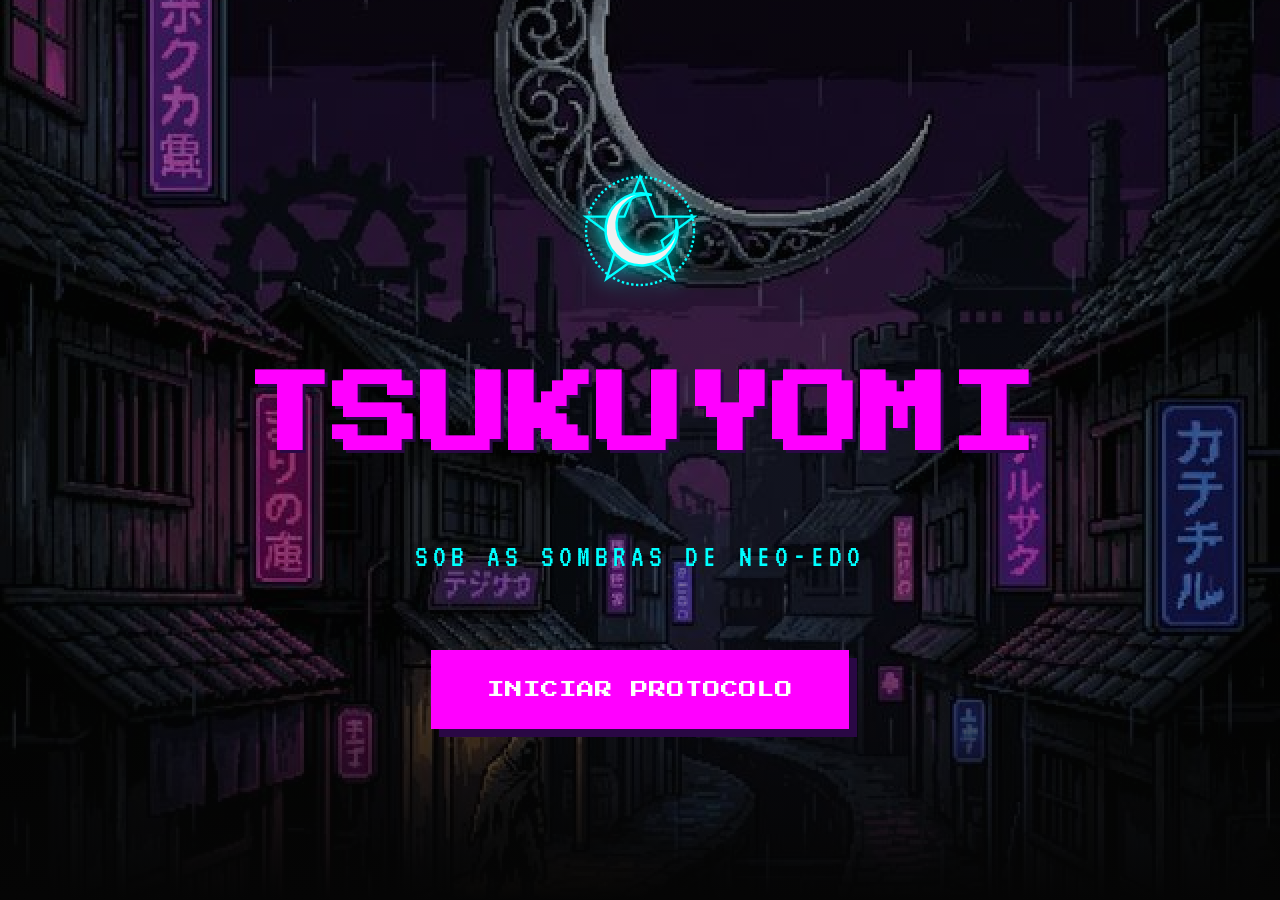
==== index.html @ 8e0396d8 "Add files via upload" ====
<!DOCTYPE html>
<html lang="pt-br">

<head>
    <meta charset="UTF-8">
    <meta name="viewport" content="width=device-width, initial-scale=1.0">
    <title>TSUKUYOMI // EVENTCORE</title>
    <link rel="stylesheet" href="style.css">
</head>

<body class="fade-in">

    <main class="hero-full">
        <div class="hero-content-wrap" style="position: relative; z-index: 1000; text-align: center;">
            <!-- Eventcore Logo: Pentagram + Moon -->
            <svg class="eventcore-logo" viewBox="0 0 100 100">
                <circle cx="50" cy="50" r="45" stroke-dasharray="2" />
                <path d="M50 5 L63 38 L95 38 L68 58 L78 90 L50 70 L22 90 L32 58 L5 38 L37 38 Z" />
                <path d="M60 20 A 30 30 0 1 0 80 40 A 25 25 0 1 1 60 20" fill="currentColor" />
            </svg>

            <h1 style="font-size: 5.5rem; margin-bottom: 2rem;">TSUKUYOMI</h1>
            <p style="font-size: 2rem; color: var(--neon-cyan); margin-bottom: 4rem; letter-spacing: 5px;">SOB AS
                SOMBRAS DE NEO-EDO</p>

            <a href="about.html" class="pixel-btn" id="nav-start-btn">INICIAR PROTOCOLO</a>
        </div>
    </main>

    <footer style="position: absolute; bottom: 40px; width: 100%; text-align: center;">
        [ TSUKUYOMI_2026 // EVENTCORE_LABS ]
    </footer>

    <script src="script.js"></script>
</body>

</html>
---- style.css ----
@import url('https://fonts.googleapis.com/css2?family=Press+Start+2P&family=VT323&display=swap');

:root {
    --bg-black: #050505;
    --neon-magenta: #ff00ff;
    --neon-cyan: #00ffff;
    --deep-purple: #2a0845;
    --text-white: #f0f0f0;
    --section-padding: 15rem;
}

* {
    margin: 0;
    padding: 0;
    box-sizing: border-box;
    image-rendering: pixelated;
}

body {
    background-color: var(--bg-black);
    color: var(--text-white);
    font-family: 'VT323', monospace;
    font-size: 1.5rem;
    overflow-x: hidden;
    line-height: 1.8;
}

/* Page Transition Animation */
.fade-in {
    animation: fadeIn 1s ease-out;
}

@keyframes fadeIn {
    from {
        opacity: 0;
        transform: translateY(20px);
    }

    to {
        opacity: 1;
        transform: translateY(0);
    }
}

/* Window Style Entry Animation */
.window-entry {
    opacity: 0;
    transform: scale(0.85) translateY(40px);
    transition: all 0.7s cubic-bezier(0.34, 1.56, 0.64, 1);
    filter: blur(10px);
}

.window-entry.reveal {
    opacity: 1;
    transform: scale(1) translateY(0);
    filter: blur(0);
}

/* Shared Hero Background */
.hero-full {
    height: 100vh;
    width: 100%;
    position: relative;
    display: flex;
    align-items: center;
    justify-content: center;
    overflow: hidden;
    background: linear-gradient(to bottom, rgba(5, 5, 5, 0.4) 70%, var(--bg-black)), url('hero_bg_pixel.png') no-repeat center;
    background-size: cover;
}

/* Custom Eventcore Logo (SVG styling) */
.eventcore-logo {
    width: 120px;
    height: 120px;
    fill: none;
    stroke: var(--neon-cyan);
    stroke-width: 2;
    filter: drop-shadow(0 0 10px var(--neon-cyan));
    margin-bottom: 2rem;
}

/* Buttons */
.pixel-btn {
    display: inline-block;
    padding: 1.5rem 3.5rem;
    background: var(--neon-magenta);
    color: #fff;
    font-family: 'Press Start 2P';
    font-size: 1.1rem;
    border: none;
    cursor: pointer;
    text-decoration: none;
    box-shadow: 8px 8px 0 var(--deep-purple);
    transition: 0.2s;
    position: relative;
    z-index: 2000;
    pointer-events: auto !important;
}

.pixel-btn:hover {
    background: var(--neon-cyan);
    color: #000;
    transform: translate(4px, 4px);
    box-shadow: 4px 4px 0 var(--neon-magenta);
}

.btn-spacious {
    margin-top: 10rem;
    margin-bottom: 5rem;
}

/* Container */
.container {
    max-width: 1200px;
    margin: 0 auto;
    padding: 0 4rem;
}

/* Sections for about.html & contact.html */
section {
    padding: var(--section-padding) 0;
}

h1,
h2,
h3 {
    font-family: 'Press Start 2P', cursive;
    text-transform: uppercase;
    color: var(--neon-magenta);
    text-shadow: 3px 3px var(--deep-purple);
    word-wrap: break-word;
    overflow-wrap: break-word;
    word-break: break-word;
}

/* Presentation Cards */
.grid-cards {
    display: grid;
    grid-template-columns: repeat(2, 1fr);
    /* Enforce pair symmetry as requested */
    gap: 4rem;
    margin-top: 6rem;
}

.pixel-card h3 {
    font-size: 1.2rem;
    line-height: 1.4;
    margin-bottom: 2rem;
}

.pixel-card {
    background: rgba(42, 8, 69, 0.2);
    border: 3px solid var(--deep-purple);
    padding: 3rem;
    transition: 0.3s;
    position: relative;
}

.pixel-card:hover {
    border-color: var(--neon-cyan);
    transform: scale(1.02);
    background: rgba(0, 255, 255, 0.05);
}

.pixel-card::before {
    content: "■";
    position: absolute;
    top: 5px;
    left: 10px;
    font-size: 0.8rem;
    color: var(--neon-cyan);
}

/* Contact Creator Blocks */
.creator-block-grid {
    display: grid;
    grid-template-columns: repeat(auto-fit, minmax(450px, 1fr));
    gap: 4rem;
    margin-top: 4rem;
}

.creator-block {
    display: grid;
    grid-template-columns: 180px 1fr;
    gap: 2rem;
    background: rgba(42, 8, 69, 0.1);
    border: 2px solid var(--deep-purple);
    padding: 2.5rem;
    transition: 0.3s;
}

.creator-block:hover {
    border-color: var(--neon-magenta);
}

.photo-placeholder {
    aspect-ratio: 3/4;
    background: #111;
    border: 2px solid #333;
    display: flex;
    align-items: center;
    justify-content: center;
    font-size: 0.8rem;
    color: #444;
}

.creator-info h3 {
    font-size: 0.9rem;
    margin-bottom: 1.5rem;
    color: #fff;
}

.info-field {
    margin-bottom: 1rem;
    padding-bottom: 0.5rem;
    border-bottom: 1px solid #222;
}

.info-label {
    font-family: 'Press Start 2P';
    font-size: 0.6rem;
    color: var(--neon-cyan);
    display: block;
    margin-bottom: 0.3rem;
}

.info-value {
    font-size: 1.2rem;
}

h4 {
    font-family: 'Press Start 2P', cursive;
    font-size: 0.8rem;
    letter-spacing: 1px;
}

/* Strict 2x2 grid for TOC/OCD symmetry */
.inspirations-grid {
    display: grid;
    grid-template-columns: 1fr 1fr;
    gap: 4rem;
    opacity: 0.85;
}

/* Navigation Menu */
nav {
    position: fixed;
    top: 0;
    width: 100%;
    padding: 2rem 4rem;
    display: flex;
    justify-content: space-between;
    align-items: center;
    z-index: 100;
    backdrop-filter: blur(10px);
}

nav a {
    color: #fff;
    text-decoration: none;
    font-family: 'Press Start 2P', cursive;
    font-size: 0.8rem;
    margin-left: 2rem;
}

nav a:hover {
    color: var(--neon-cyan);
}

/* Footer */
footer {
    padding: 8rem;
    text-align: center;
    opacity: 0.4;
    font-size: 0.8rem;
    letter-spacing: 5px;
}
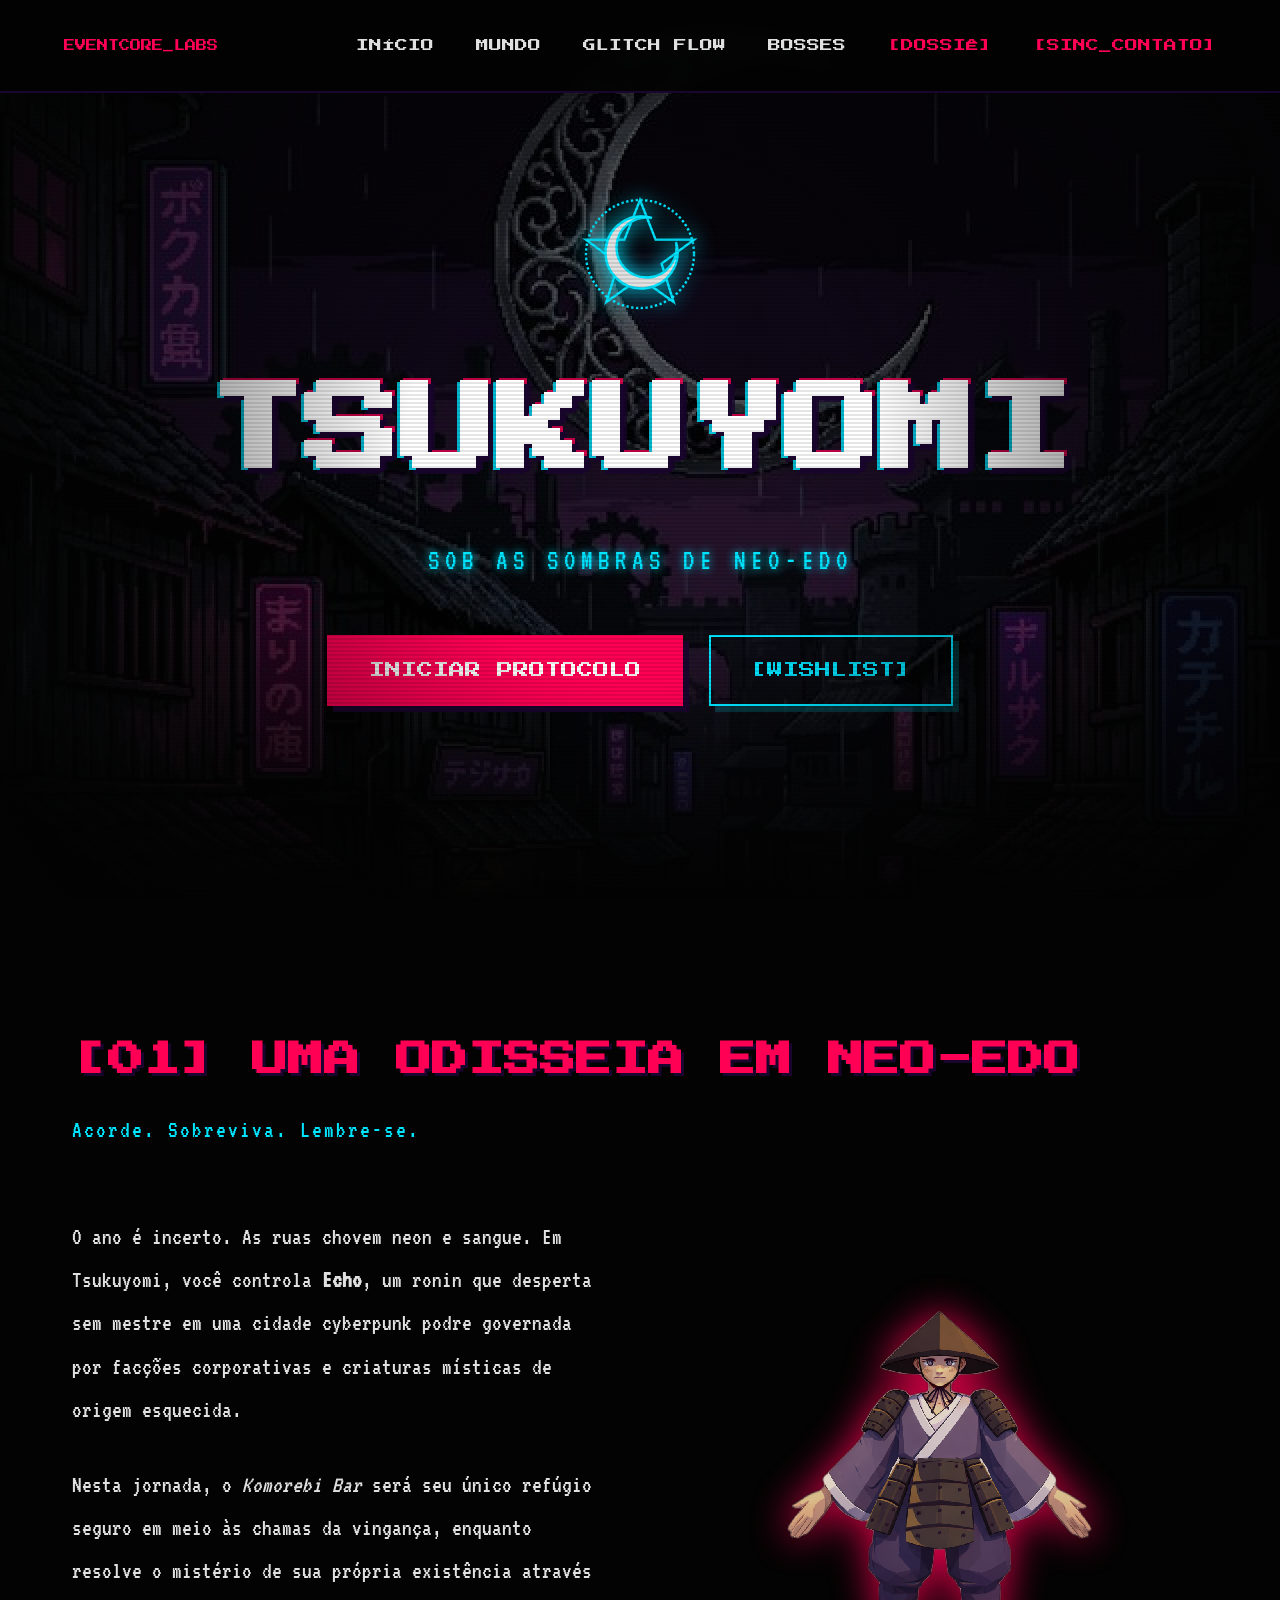
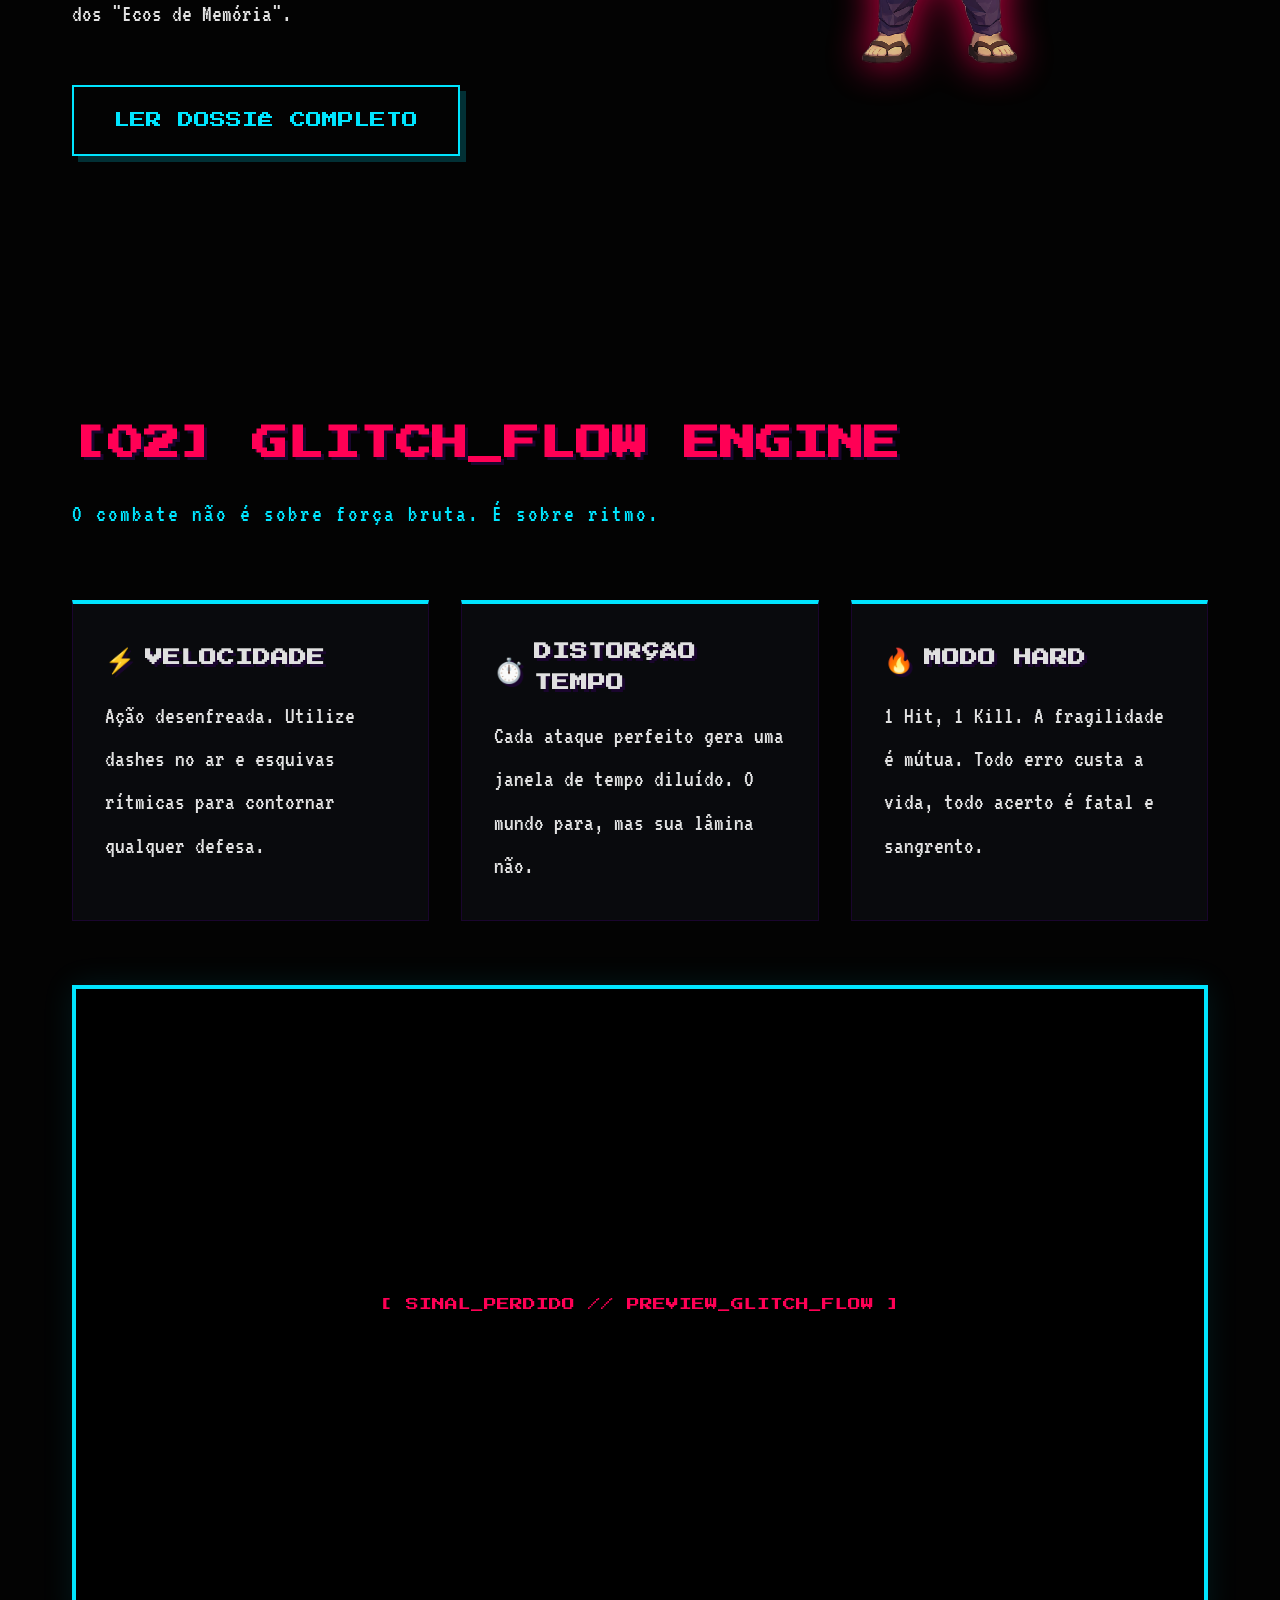
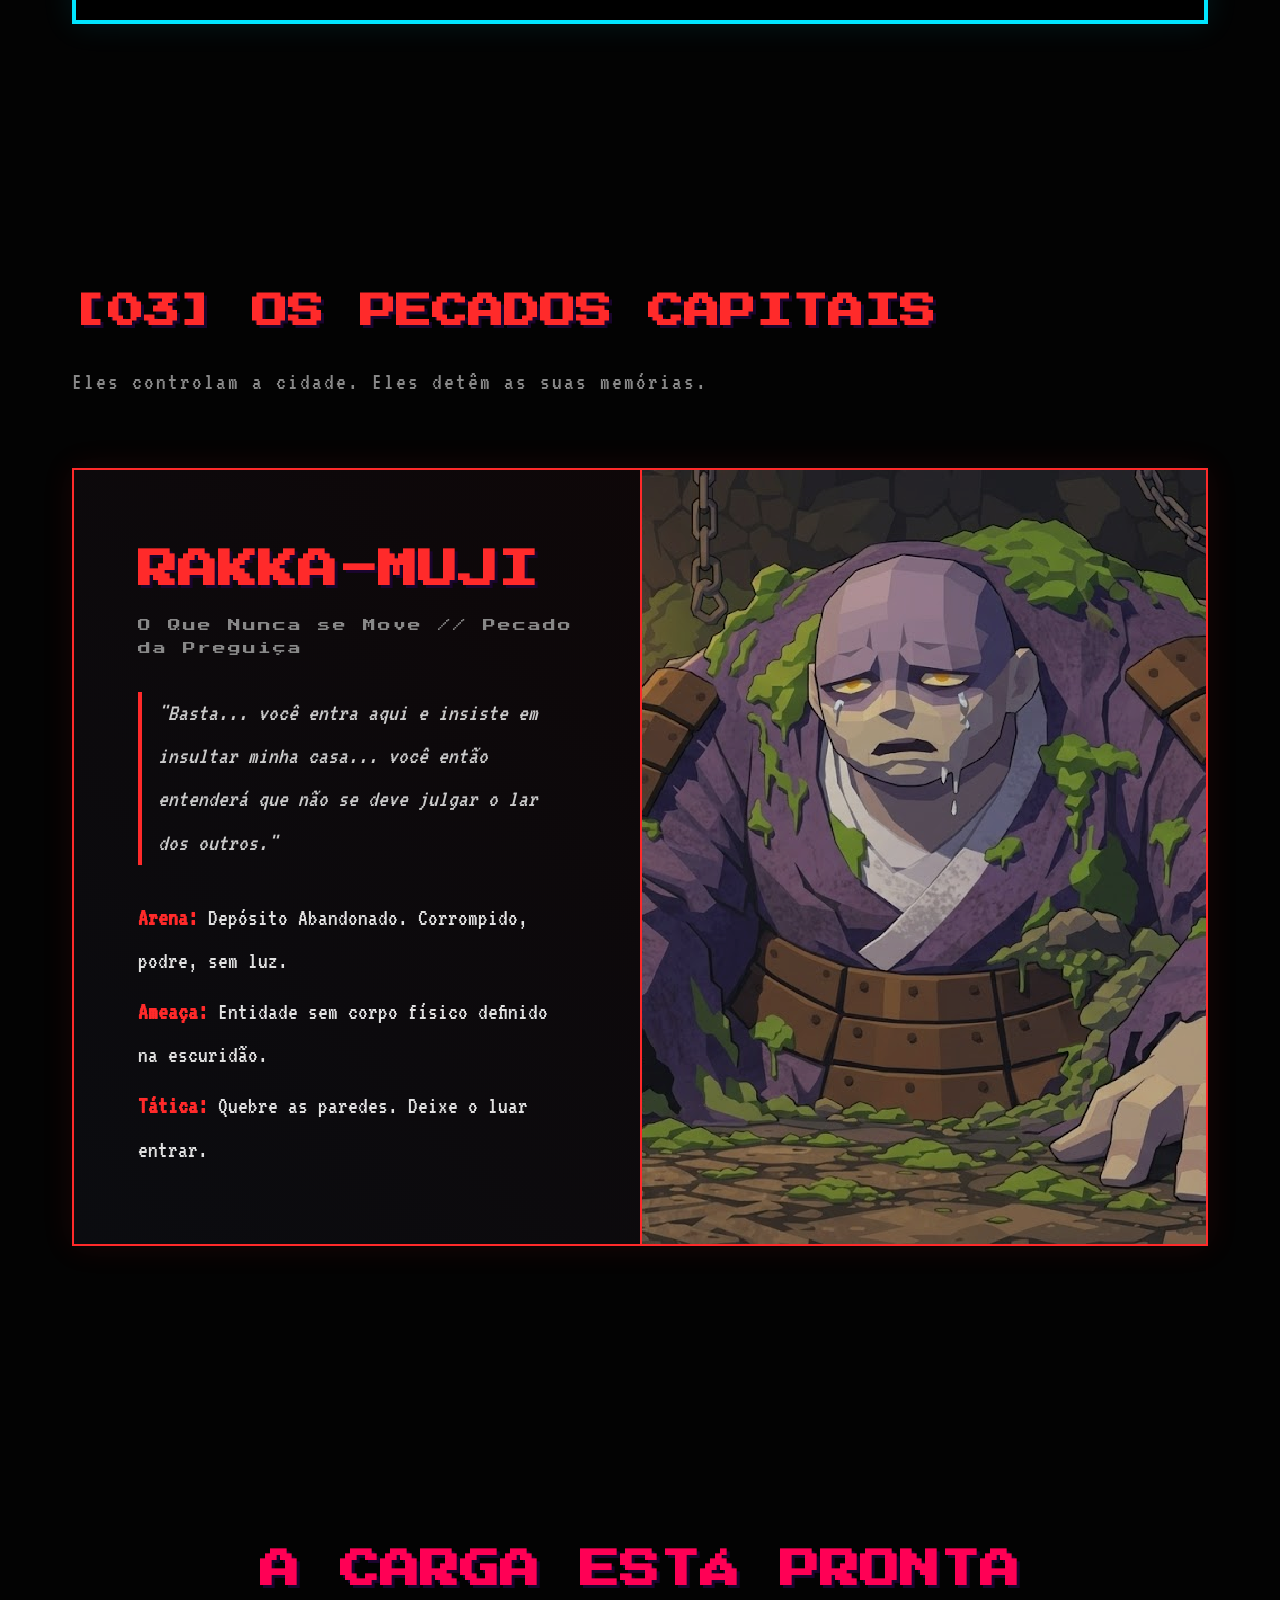
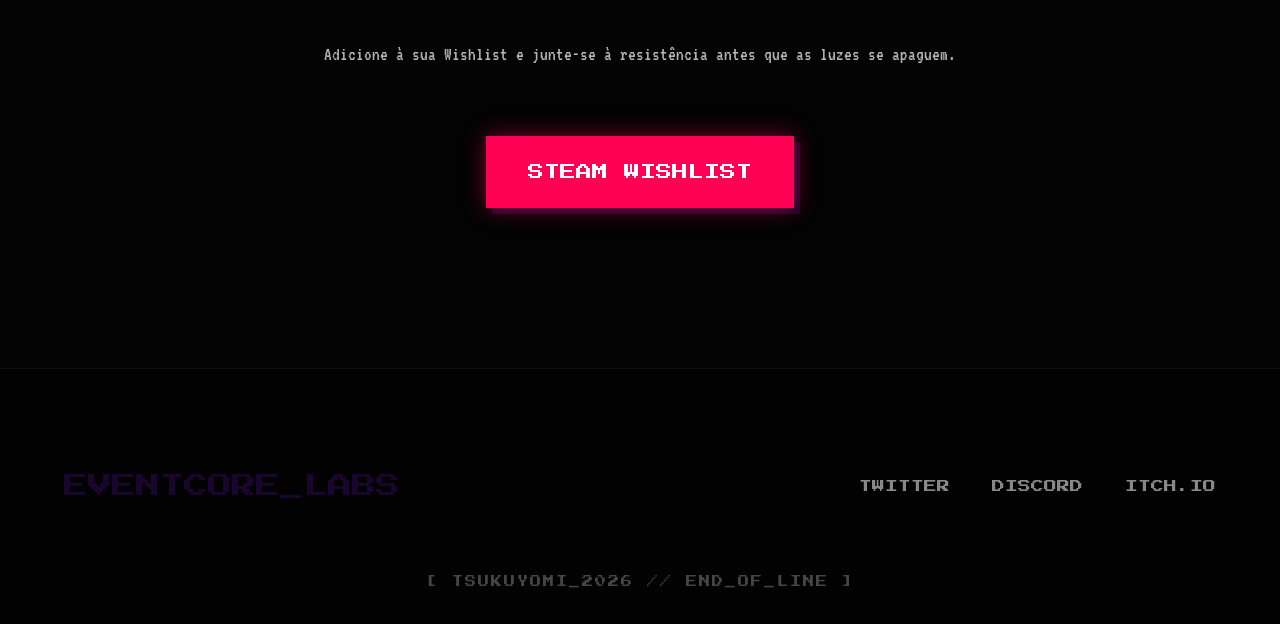
==== commit 3669bdab: "Add files via upload" ====
--- a/index.html
+++ b/index.html
@@ -6,29 +6,138 @@
     <meta name="viewport" content="width=device-width, initial-scale=1.0">
     <title>TSUKUYOMI // EVENTCORE</title>
     <link rel="stylesheet" href="style.css">
+    <meta name="description"
+        content="Tsukuyomi: Um jogo cyberpunk de ritmo acelerado ambientado em Neo-Edo. Desvende os mistérios sob o luar sangrento.">
 </head>
 
 <body class="fade-in">
+    <nav class="main-nav">
+        <div class="logo-small"
+            style="font-family: var(--font-heading); font-size: 0.7rem; color: var(--neon-magenta);">EVENTCORE_LABS
+        </div>
+        <div class="nav-links">
+            <a href="#hero">INÍCIO</a>
+            <a href="#mundo">MUNDO</a>
+            <a href="#glitch-flow">GLITCH FLOW</a>
+            <a href="#pecados">BOSSES</a>
+            <a href="about.html" class="nav-external">[DOSSIÊ]</a>
+            <a href="contact.html" class="nav-external">[SINC_CONTATO]</a>
+        </div>
+    </nav>
 
-    <main class="hero-full">
-        <div class="hero-content-wrap" style="position: relative; z-index: 1000; text-align: center;">
-            <!-- Eventcore Logo: Pentagram + Moon -->
-            <svg class="eventcore-logo" viewBox="0 0 100 100">
+    <main id="hero" class="hero-full split-hero">
+        <div class="hero-content window-entry">
+            <!-- Eventcore Logo -->
+            <svg class="eventcore-logo" viewBox="0 0 100 100" style="margin: 0 auto 2rem auto; display: block;">
                 <circle cx="50" cy="50" r="45" stroke-dasharray="2" />
                 <path d="M50 5 L63 38 L95 38 L68 58 L78 90 L50 70 L22 90 L32 58 L5 38 L37 38 Z" />
                 <path d="M60 20 A 30 30 0 1 0 80 40 A 25 25 0 1 1 60 20" fill="currentColor" />
             </svg>
-
-            <h1 style="font-size: 5.5rem; margin-bottom: 2rem;">TSUKUYOMI</h1>
-            <p style="font-size: 2rem; color: var(--neon-cyan); margin-bottom: 4rem; letter-spacing: 5px;">SOB AS
-                SOMBRAS DE NEO-EDO</p>
-
-            <a href="about.html" class="pixel-btn" id="nav-start-btn">INICIAR PROTOCOLO</a>
+            <h1 class="glitch-text" data-text="TSUKUYOMI" style="margin-top: 0;">TSUKUYOMI</h1>
+            <p class="subtitle">SOB AS SOMBRAS DE NEO-EDO</p>
+            <div class="cta-group">
+                <a href="#mundo" class="pixel-btn">INICIAR PROTOCOLO</a>
+                <a href="#" class="pixel-btn btn-outline" style="margin-left: 1rem;">[WISHLIST]</a>
+            </div>
         </div>
     </main>
 
-    <footer style="position: absolute; bottom: 40px; width: 100%; text-align: center;">
-        [ TSUKUYOMI_2026 // EVENTCORE_LABS ]
+    <section id="mundo" class="container">
+        <div class="section-header window-entry">
+            <h2>[01] UMA ODISSEIA EM NEO-EDO</h2>
+            <p class="section-desc">Acorde. Sobreviva. Lembre-se.</p>
+        </div>
+        <div class="lore-grid">
+            <div class="lore-text window-entry">
+                <p>O ano é incerto. As ruas chovem neon e sangue. Em Tsukuyomi, você controla <strong>Echo</strong>, um
+                    ronin que desperta sem mestre em uma cidade cyberpunk podre governada por facções corporativas e
+                    criaturas místicas de origem esquecida.</p>
+                <p>Nesta jornada, o <em>Komorebi Bar</em> será seu único refúgio seguro em meio às chamas da vingança,
+                    enquanto resolve o mistério de sua própria existência através dos "Ecos de Memória".</p>
+                <a href="about.html" class="pixel-btn btn-outline" style="margin-top: 1rem;">LER DOSSIÊ COMPLETO</a>
+            </div>
+            <div class="lore-image window-entry">
+                <img src="lowpoly_ver_nobg.png" alt="Echo Lowpoly"
+                    style="width:100%; max-width: 400px; filter: drop-shadow(0 0 20px var(--neon-magenta)); opacity: 0.9; display:block; margin: 0 auto;">
+            </div>
+        </div>
+    </section>
+
+    <section id="glitch-flow" class="container">
+        <div class="section-header window-entry">
+            <h2>[02] GLITCH_FLOW ENGINE</h2>
+            <p class="section-desc">O combate não é sobre força bruta. É sobre ritmo.</p>
+        </div>
+        <div class="mechanics-grid window-entry">
+            <div class="mechanic-card">
+                <h3><span class="icon">⚡</span> VELOCIDADE</h3>
+                <p>Ação desenfreada. Utilize dashes no ar e esquivas rítmicas para contornar qualquer defesa.</p>
+            </div>
+            <div class="mechanic-card">
+                <h3><span class="icon">⏱️</span> DISTORÇÃO TEMPO</h3>
+                <p>Cada ataque perfeito gera uma janela de tempo diluído. O mundo para, mas sua lâmina não.</p>
+            </div>
+            <div class="mechanic-card">
+                <h3><span class="icon">🔥</span> MODO HARD</h3>
+                <p>1 Hit, 1 Kill. A fragilidade é mútua. Todo erro custa a vida, todo acerto é fatal e sangrento.</p>
+            </div>
+        </div>
+        <div class="gameplay-gif-container window-entry" style="margin-top: 4rem; text-align: center;">
+            <div class="placeholder-art"
+                style="width:100%; aspect-ratio: 16/9; border: 4px solid var(--neon-cyan); box-shadow: 0 0 30px rgba(0,229,255,0.1); display: flex; align-items: center; justify-content: center; background: #000;">
+                <p style="background: rgba(0,0,0,0.8); padding: 1rem;">[ SINAL_PERDIDO // PREVIEW_GLITCH_FLOW ]</p>
+            </div>
+        </div>
+    </section>
+
+    <section id="pecados" class="container">
+        <div class="section-header window-entry">
+            <h2 style="color: var(--blood-red);">[03] OS PECADOS CAPITAIS</h2>
+            <p class="section-desc" style="color: var(--text-muted);">Eles controlam a cidade. Eles detêm as suas
+                memórias.</p>
+        </div>
+
+        <div class="boss-showcase window-entry">
+            <div class="boss-info">
+                <h3 class="boss-title">RAKKA-MUJI</h3>
+                <span class="boss-sin">O Que Nunca se Move // Pecado da Preguiça</span>
+                <p class="boss-lore">"Basta... você entra aqui e insiste em insultar minha casa... você então entenderá
+                    que não se deve julgar o lar dos outros."</p>
+                <ul class="boss-stats">
+                    <li><strong>Arena:</strong> Depósito Abandonado. Corrompido, podre, sem luz.</li>
+                    <li><strong>Ameaça:</strong> Entidade sem corpo físico definido na escuridão.</li>
+                    <li><strong>Tática:</strong> Quebre as paredes. Deixe o luar entrar.</li>
+                </ul>
+            </div>
+            <div class="boss-art"
+                style="border-left: 2px solid var(--blood-red); overflow: hidden; display: flex; align-items: center; background: #000;">
+                <img src="boss-art.jpg" alt="Rakka-Muji Boss"
+                    style="width: 100%; height: 100%; object-fit: cover; opacity: 0.85; transition: all 0.5s ease;"
+                    onmouseover="this.style.opacity=1; this.style.transform='scale(1.05)';"
+                    onmouseout="this.style.opacity=0.85; this.style.transform='scale(1)';">
+            </div>
+        </div>
+    </section>
+
+    <section class="container" style="text-align: center; padding: 10rem 0;">
+        <h2 class="window-entry" style="font-size: 2.5rem; margin-bottom: 2rem;">A CARGA ESTÁ PRONTA</h2>
+        <p class="window-entry" style="margin-bottom: 4rem; opacity: 0.8; font-size: 1.2rem;">Adicione à sua Wishlist e
+            junte-se à resistência antes que as luzes se apaguem.</p>
+        <a href="#" class="pixel-btn window-entry cta-glow">STEAM WISHLIST</a>
+    </section>
+
+    <footer class="cyber-footer">
+        <div class="footer-grid">
+            <div class="footer-logo">EVENTCORE_LABS</div>
+            <div class="footer-links">
+                <a href="#">TWITTER</a>
+                <a href="#">DISCORD</a>
+                <a href="#">ITCH.IO</a>
+            </div>
+        </div>
+        <div class="footer-bottom">
+            [ TSUKUYOMI_2026 // END_OF_LINE ]
+        </div>
     </footer>
 
     <script src="script.js"></script>
--- a/style.css
+++ b/style.css
@@ -1,12 +1,22 @@
 @import url('https://fonts.googleapis.com/css2?family=Press+Start+2P&family=VT323&display=swap');
 
 :root {
-    --bg-black: #050505;
-    --neon-magenta: #ff00ff;
-    --neon-cyan: #00ffff;
-    --deep-purple: #2a0845;
-    --text-white: #f0f0f0;
-    --section-padding: 15rem;
+    --bg-black: #030303;
+    --bg-obsidian: #0b0c10;
+    --bg-panel: rgba(11, 12, 16, 0.85);
+
+    --neon-magenta: #ff0055;
+    --neon-cyan: #00e5ff;
+    --deep-purple: #1a052e;
+    --blood-red: #ff2a2a;
+    --text-white: #e0e0e0;
+    --text-muted: #888888;
+
+    --section-padding: 8rem;
+    --grid-gap: 2rem;
+
+    --font-heading: 'Press Start 2P', cursive;
+    --font-body: 'VT323', monospace;
 }
 
 * {
@@ -14,26 +24,61 @@
     padding: 0;
     box-sizing: border-box;
     image-rendering: pixelated;
+    /* Keeps the pixel aesthetic */
 }
 
 body {
     background-color: var(--bg-black);
     color: var(--text-white);
-    font-family: 'VT323', monospace;
+    font-family: var(--font-body);
     font-size: 1.5rem;
     overflow-x: hidden;
     line-height: 1.8;
+    position: relative;
+}
+
+/* Rain & CRT Overlay */
+body::before {
+    content: "";
+    position: fixed;
+    top: 0;
+    left: 0;
+    width: 100vw;
+    height: 100vh;
+    background:
+        radial-gradient(circle at center, transparent 30%, rgba(3, 3, 3, 0.9) 100%),
+        repeating-linear-gradient(rgba(0, 0, 0, 0) 0, rgba(0, 0, 0, 0) 2px, rgba(0, 0, 0, 0.1) 2px, rgba(0, 0, 0, 0.1) 4px);
+    pointer-events: none;
+    z-index: 9999;
+}
+
+/* Custom Scrollbar */
+::-webkit-scrollbar {
+    width: 10px;
+}
+
+::-webkit-scrollbar-track {
+    background: var(--bg-black);
+}
+
+::-webkit-scrollbar-thumb {
+    background: var(--deep-purple);
+    border: 1px solid var(--neon-magenta);
+}
+
+::-webkit-scrollbar-thumb:hover {
+    background: var(--neon-magenta);
 }
 
 /* Page Transition Animation */
 .fade-in {
-    animation: fadeIn 1s ease-out;
+    animation: fadeIn 0.8s ease-out;
 }
 
 @keyframes fadeIn {
     from {
         opacity: 0;
-        transform: translateY(20px);
+        transform: translateY(10px);
     }
 
     to {
@@ -45,9 +90,9 @@
 /* Window Style Entry Animation */
 .window-entry {
     opacity: 0;
-    transform: scale(0.85) translateY(40px);
-    transition: all 0.7s cubic-bezier(0.34, 1.56, 0.64, 1);
-    filter: blur(10px);
+    transform: scale(0.95) translateY(40px);
+    transition: all 0.8s cubic-bezier(0.16, 1, 0.3, 1);
+    filter: blur(5px);
 }
 
 .window-entry.reveal {
@@ -56,7 +101,68 @@
     filter: blur(0);
 }
 
-/* Shared Hero Background */
+/* Navbar */
+.main-nav {
+    position: fixed;
+    top: 0;
+    left: 0;
+    right: 0;
+    padding: 1.5rem 4rem;
+    display: flex;
+    justify-content: space-between;
+    align-items: center;
+    z-index: 10000;
+    background: rgba(3, 3, 3, 0.9);
+    backdrop-filter: blur(10px);
+    border-bottom: 2px solid var(--deep-purple);
+}
+
+.nav-links a {
+    color: var(--text-white);
+    text-decoration: none;
+    font-family: var(--font-heading);
+    font-size: 0.8rem;
+    margin-left: 2rem;
+    transition: 0.3s;
+}
+
+.nav-links a:hover {
+    color: var(--neon-cyan);
+    text-shadow: 0 0 10px var(--neon-cyan);
+}
+
+.nav-external {
+    color: var(--neon-magenta) !important;
+}
+
+/* Standardized Container */
+.container {
+    max-width: 1200px;
+    margin: 0 auto;
+    padding: var(--section-padding) 2rem;
+}
+
+/* Headings */
+h1,
+h2,
+h3,
+h4 {
+    font-family: var(--font-heading);
+    text-transform: uppercase;
+    color: var(--neon-magenta);
+    text-shadow: 3px 3px var(--deep-purple);
+    word-wrap: break-word;
+}
+
+.section-desc {
+    color: var(--neon-cyan);
+    font-size: 1.5rem;
+    margin-top: 1rem;
+    margin-bottom: 4rem;
+    letter-spacing: 2px;
+}
+
+/* Hero Section */
 .hero-full {
     height: 100vh;
     width: 100%;
@@ -64,9 +170,108 @@
     display: flex;
     align-items: center;
     justify-content: center;
-    overflow: hidden;
-    background: linear-gradient(to bottom, rgba(5, 5, 5, 0.4) 70%, var(--bg-black)), url('hero_bg_pixel.png') no-repeat center;
+    background: linear-gradient(to bottom, rgba(3, 3, 3, 0.6) 70%, var(--bg-black)), url('hero_bg_pixel.png') no-repeat center;
     background-size: cover;
+}
+
+.split-hero {
+    display: grid;
+    grid-template-columns: 1fr;
+    text-align: center;
+}
+
+.glitch-text {
+    font-size: clamp(3rem, 8vw, 6rem);
+    margin-bottom: 1rem;
+    margin-top: 5rem;
+    position: relative;
+    color: #fff;
+    text-shadow: 4px 4px var(--deep-purple);
+}
+
+.glitch-text::before,
+.glitch-text::after {
+    content: attr(data-text);
+    position: absolute;
+    top: 0;
+    left: 0;
+    width: 100%;
+    height: 100%;
+    opacity: 0.8;
+}
+
+.glitch-text::before {
+    color: var(--neon-cyan);
+    z-index: -1;
+    transform: translate(-3px, 2px);
+    animation: glitch-anim-1 2s infinite linear alternate-reverse;
+}
+
+.glitch-text::after {
+    color: var(--neon-magenta);
+    z-index: -2;
+    transform: translate(3px, -2px);
+    animation: glitch-anim-2 3s infinite linear alternate-reverse;
+}
+
+@keyframes glitch-anim-1 {
+    0% {
+        clip-path: inset(20% 0 80% 0);
+    }
+
+    20% {
+        clip-path: inset(60% 0 10% 0);
+    }
+
+    40% {
+        clip-path: inset(40% 0 50% 0);
+    }
+
+    60% {
+        clip-path: inset(80% 0 5% 0);
+    }
+
+    80% {
+        clip-path: inset(10% 0 70% 0);
+    }
+
+    100% {
+        clip-path: inset(30% 0 20% 0);
+    }
+}
+
+@keyframes glitch-anim-2 {
+    0% {
+        clip-path: inset(10% 0 60% 0);
+    }
+
+    20% {
+        clip-path: inset(30% 0 20% 0);
+    }
+
+    40% {
+        clip-path: inset(70% 0 10% 0);
+    }
+
+    60% {
+        clip-path: inset(20% 0 50% 0);
+    }
+
+    80% {
+        clip-path: inset(50% 0 30% 0);
+    }
+
+    100% {
+        clip-path: inset(5% 0 80% 0);
+    }
+}
+
+.subtitle {
+    font-size: 1.8rem;
+    color: var(--neon-cyan);
+    margin-bottom: 3rem;
+    letter-spacing: 5px;
+    text-shadow: 0 0 10px var(--neon-cyan);
 }
 
 /* Custom Eventcore Logo (SVG styling) */
@@ -77,90 +282,183 @@
     stroke: var(--neon-cyan);
     stroke-width: 2;
     filter: drop-shadow(0 0 10px var(--neon-cyan));
-    margin-bottom: 2rem;
 }
 
 /* Buttons */
 .pixel-btn {
     display: inline-block;
-    padding: 1.5rem 3.5rem;
+    padding: 1.2rem 2.5rem;
     background: var(--neon-magenta);
     color: #fff;
-    font-family: 'Press Start 2P';
-    font-size: 1.1rem;
-    border: none;
+    font-family: var(--font-heading);
+    font-size: 1rem;
+    border: 2px solid var(--neon-magenta);
     cursor: pointer;
     text-decoration: none;
-    box-shadow: 8px 8px 0 var(--deep-purple);
+    box-shadow: 6px 6px 0 var(--deep-purple);
     transition: 0.2s;
     position: relative;
     z-index: 2000;
-    pointer-events: auto !important;
 }
 
 .pixel-btn:hover {
     background: var(--neon-cyan);
+    border-color: var(--neon-cyan);
     color: #000;
-    transform: translate(4px, 4px);
-    box-shadow: 4px 4px 0 var(--neon-magenta);
-}
-
-.btn-spacious {
-    margin-top: 10rem;
-    margin-bottom: 5rem;
-}
-
-/* Container */
-.container {
-    max-width: 1200px;
-    margin: 0 auto;
-    padding: 0 4rem;
-}
-
-/* Sections for about.html & contact.html */
-section {
-    padding: var(--section-padding) 0;
-}
-
-h1,
-h2,
-h3 {
-    font-family: 'Press Start 2P', cursive;
-    text-transform: uppercase;
+    transform: translate(3px, 3px);
+    box-shadow: 3px 3px 0 var(--neon-magenta);
+}
+
+.btn-outline {
+    background: transparent;
+    color: var(--neon-cyan);
+    border: 2px solid var(--neon-cyan);
+    box-shadow: 6px 6px 0 rgba(0, 229, 255, 0.2);
+}
+
+.btn-outline:hover {
+    background: var(--neon-cyan);
+    color: #000;
+}
+
+.cta-glow {
+    box-shadow: 0 0 20px rgba(255, 0, 85, 0.5), 6px 6px 0 var(--deep-purple);
+}
+
+/* Grid Layouts - Index */
+.lore-grid {
+    display: grid;
+    grid-template-columns: 1fr 1fr;
+    gap: 4rem;
+    align-items: center;
+}
+
+.lore-text p {
+    margin-bottom: 2rem;
+    font-size: 1.5rem;
+    color: var(--text-white);
+}
+
+.placeholder-art {
+    background: var(--bg-obsidian);
+    border: 1px dashed var(--neon-magenta);
+    font-family: var(--font-heading);
+    font-size: 0.8rem;
     color: var(--neon-magenta);
-    text-shadow: 3px 3px var(--deep-purple);
-    word-wrap: break-word;
-    overflow-wrap: break-word;
-    word-break: break-word;
-}
-
-/* Presentation Cards */
+    display: flex;
+    align-items: center;
+    justify-content: center;
+    text-align: center;
+    padding: 2rem;
+}
+
+.mechanics-grid {
+    display: grid;
+    grid-template-columns: repeat(3, 1fr);
+    gap: 2rem;
+}
+
+.mechanic-card {
+    background: var(--bg-panel);
+    border: 1px solid var(--deep-purple);
+    padding: 2rem;
+    border-top: 4px solid var(--neon-cyan);
+    transition: 0.3s;
+}
+
+.mechanic-card:hover {
+    border-top-color: var(--neon-magenta);
+    background: rgba(255, 0, 85, 0.05);
+    transform: translateY(-10px);
+}
+
+.mechanic-card h3 {
+    font-size: 1.1rem;
+    color: var(--text-white);
+    margin-bottom: 1rem;
+    display: flex;
+    align-items: center;
+    gap: 10px;
+}
+
+.mechanic-card .icon {
+    font-size: 1.5rem;
+}
+
+/* Boss Custom Layout */
+.boss-showcase {
+    display: grid;
+    grid-template-columns: 1fr 1fr;
+    background: linear-gradient(45deg, var(--bg-obsidian), #0f0505);
+    border: 2px solid var(--blood-red);
+    box-shadow: 0 0 30px rgba(255, 42, 42, 0.1);
+}
+
+.boss-info {
+    padding: 4rem;
+}
+
+.boss-title {
+    color: var(--blood-red);
+    font-size: 2.5rem;
+    margin-bottom: 0.5rem;
+}
+
+.boss-sin {
+    display: block;
+    font-family: var(--font-heading);
+    font-size: 0.8rem;
+    color: var(--text-muted);
+    margin-bottom: 2rem;
+    letter-spacing: 2px;
+}
+
+.boss-lore {
+    font-style: italic;
+    color: #ccc;
+    border-left: 4px solid var(--blood-red);
+    padding-left: 1rem;
+    margin-bottom: 2rem;
+}
+
+.boss-stats {
+    list-style: none;
+}
+
+.boss-stats li {
+    margin-bottom: 0.5rem;
+}
+
+.boss-stats strong {
+    color: var(--blood-red);
+}
+
+/* Presentation Cards (from old about.html) */
 .grid-cards {
     display: grid;
     grid-template-columns: repeat(2, 1fr);
-    /* Enforce pair symmetry as requested */
-    gap: 4rem;
-    margin-top: 6rem;
-}
-
-.pixel-card h3 {
-    font-size: 1.2rem;
-    line-height: 1.4;
-    margin-bottom: 2rem;
+    gap: 3rem;
+    margin-top: 4rem;
 }
 
 .pixel-card {
-    background: rgba(42, 8, 69, 0.2);
-    border: 3px solid var(--deep-purple);
+    background: rgba(26, 5, 46, 0.3);
+    border: 2px solid var(--deep-purple);
     padding: 3rem;
     transition: 0.3s;
     position: relative;
 }
 
+.pixel-card h3 {
+    font-size: 1.2rem;
+    margin-bottom: 2rem;
+    color: var(--neon-magenta);
+}
+
 .pixel-card:hover {
     border-color: var(--neon-cyan);
     transform: scale(1.02);
-    background: rgba(0, 255, 255, 0.05);
+    box-shadow: inset 0 0 20px rgba(0, 229, 255, 0.1);
 }
 
 .pixel-card::before {
@@ -172,107 +470,131 @@
     color: var(--neon-cyan);
 }
 
-/* Contact Creator Blocks */
+/* Creator Blocks (Contact) */
 .creator-block-grid {
     display: grid;
-    grid-template-columns: repeat(auto-fit, minmax(450px, 1fr));
-    gap: 4rem;
-    margin-top: 4rem;
+    grid-template-columns: repeat(auto-fit, minmax(400px, 1fr));
+    gap: 3rem;
 }
 
 .creator-block {
     display: grid;
-    grid-template-columns: 180px 1fr;
+    grid-template-columns: 140px 1fr;
     gap: 2rem;
-    background: rgba(42, 8, 69, 0.1);
-    border: 2px solid var(--deep-purple);
-    padding: 2.5rem;
+    background: var(--bg-panel);
+    border: 1px solid var(--deep-purple);
+    border-left: 4px solid var(--neon-magenta);
+    padding: 2rem;
     transition: 0.3s;
 }
 
 .creator-block:hover {
-    border-color: var(--neon-magenta);
+    border-color: var(--neon-cyan);
+    background: rgba(0, 229, 255, 0.05);
 }
 
 .photo-placeholder {
     aspect-ratio: 3/4;
-    background: #111;
-    border: 2px solid #333;
+    background: #000;
+    border: 1px solid var(--text-muted);
     display: flex;
     align-items: center;
     justify-content: center;
-    font-size: 0.8rem;
-    color: #444;
+    font-size: 0.7rem;
+    color: var(--text-muted);
+    font-family: var(--font-heading);
 }
 
 .creator-info h3 {
     font-size: 0.9rem;
+    color: var(--text-white);
     margin-bottom: 1.5rem;
-    color: #fff;
 }
 
 .info-field {
-    margin-bottom: 1rem;
-    padding-bottom: 0.5rem;
-    border-bottom: 1px solid #222;
+    margin-bottom: 0.8rem;
+    border-bottom: 1px solid rgba(255, 255, 255, 0.1);
+    padding-bottom: 0.3rem;
 }
 
 .info-label {
-    font-family: 'Press Start 2P';
-    font-size: 0.6rem;
+    font-family: var(--font-heading);
+    font-size: 0.55rem;
     color: var(--neon-cyan);
     display: block;
-    margin-bottom: 0.3rem;
+    margin-bottom: 0.2rem;
 }
 
 .info-value {
     font-size: 1.2rem;
-}
-
-h4 {
-    font-family: 'Press Start 2P', cursive;
-    font-size: 0.8rem;
-    letter-spacing: 1px;
-}
-
-/* Strict 2x2 grid for TOC/OCD symmetry */
-.inspirations-grid {
-    display: grid;
-    grid-template-columns: 1fr 1fr;
-    gap: 4rem;
-    opacity: 0.85;
-}
-
-/* Navigation Menu */
-nav {
-    position: fixed;
-    top: 0;
-    width: 100%;
-    padding: 2rem 4rem;
+    color: #ccc;
+}
+
+/* Footer */
+.cyber-footer {
+    padding: 6rem 4rem 2rem 4rem;
+    background: #020202;
+    border-top: 1px solid #111;
+}
+
+.footer-grid {
     display: flex;
     justify-content: space-between;
     align-items: center;
-    z-index: 100;
-    backdrop-filter: blur(10px);
-}
-
-nav a {
-    color: #fff;
+    margin-bottom: 4rem;
+}
+
+.footer-logo {
+    font-family: var(--font-heading);
+    font-size: 1.5rem;
+    color: var(--deep-purple);
+}
+
+.footer-links a {
+    color: var(--text-muted);
+    font-family: var(--font-heading);
+    font-size: 0.8rem;
     text-decoration: none;
-    font-family: 'Press Start 2P', cursive;
-    font-size: 0.8rem;
     margin-left: 2rem;
-}
-
-nav a:hover {
-    color: var(--neon-cyan);
-}
-
-/* Footer */
-footer {
-    padding: 8rem;
+    transition: 0.3s;
+}
+
+.footer-links a:hover {
+    color: var(--neon-magenta);
+}
+
+.footer-bottom {
     text-align: center;
-    opacity: 0.4;
-    font-size: 0.8rem;
-    letter-spacing: 5px;
+    font-family: var(--font-heading);
+    font-size: 0.7rem;
+    color: var(--text-muted);
+    opacity: 0.5;
+    letter-spacing: 2px;
+}
+
+/* Responsive */
+@media (max-width: 900px) {
+
+    .lore-grid,
+    .boss-showcase {
+        grid-template-columns: 1fr;
+    }
+
+    .mechanics-grid {
+        grid-template-columns: repeat(auto-fit, minmax(250px, 1fr));
+    }
+
+    .nav-links {
+        display: none;
+        /* simple mobile hide for now */
+    }
+
+    h1.glitch-text {
+        font-size: 2.5rem;
+    }
+
+    .pixel-btn {
+        padding: 1rem 1.5rem;
+        font-size: 0.8rem;
+    }
 }
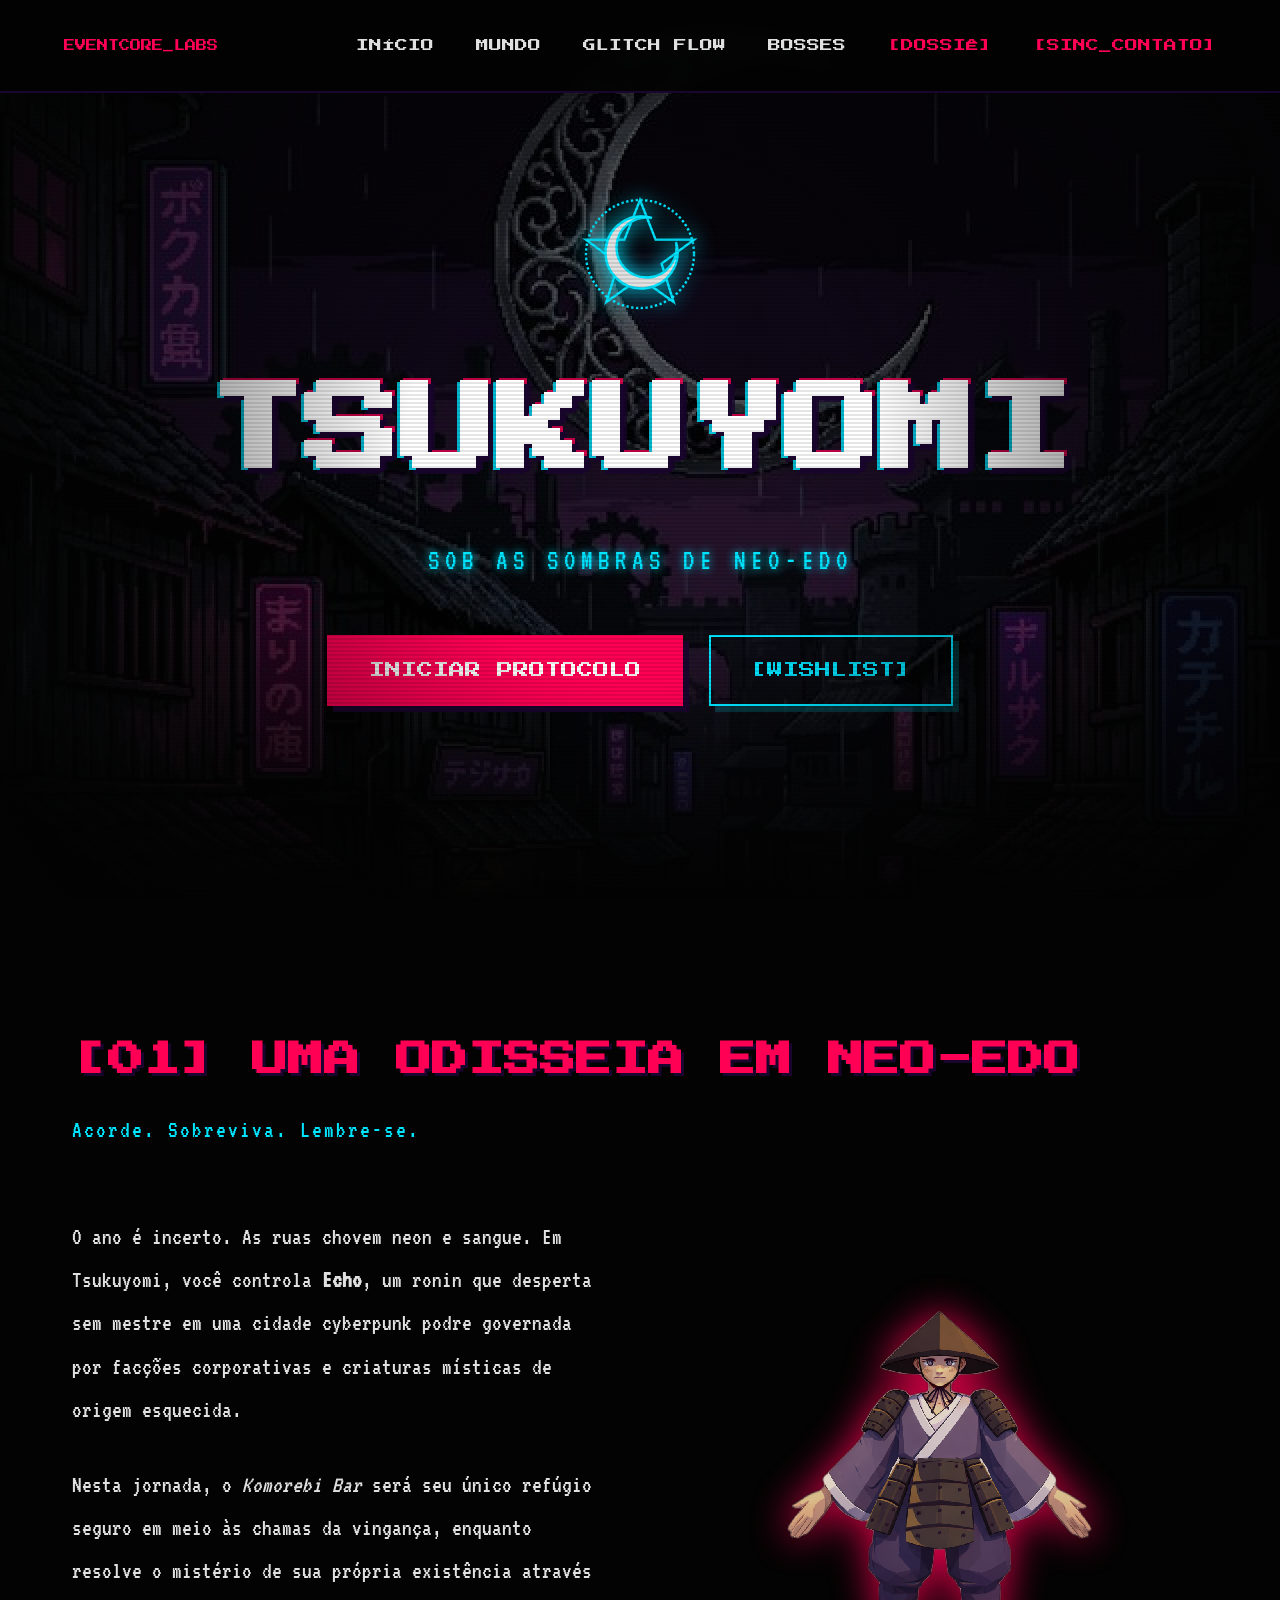
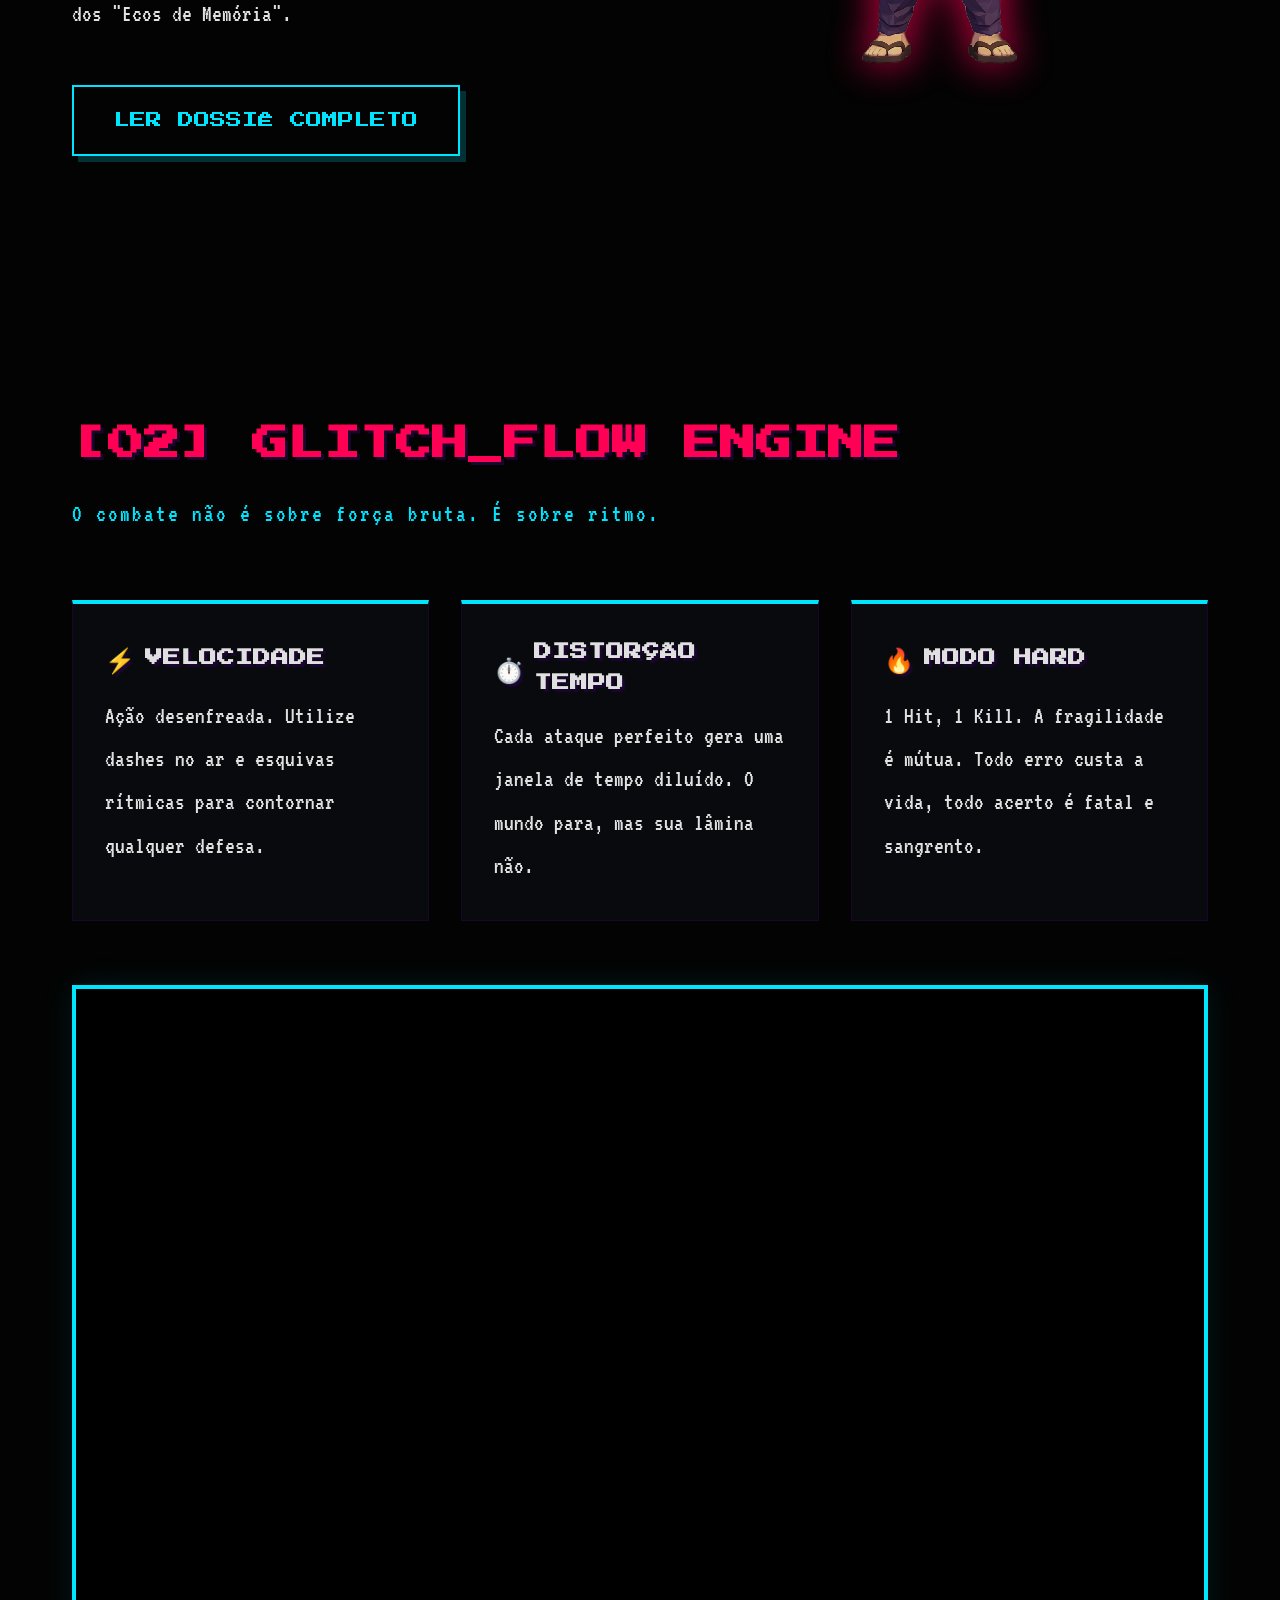
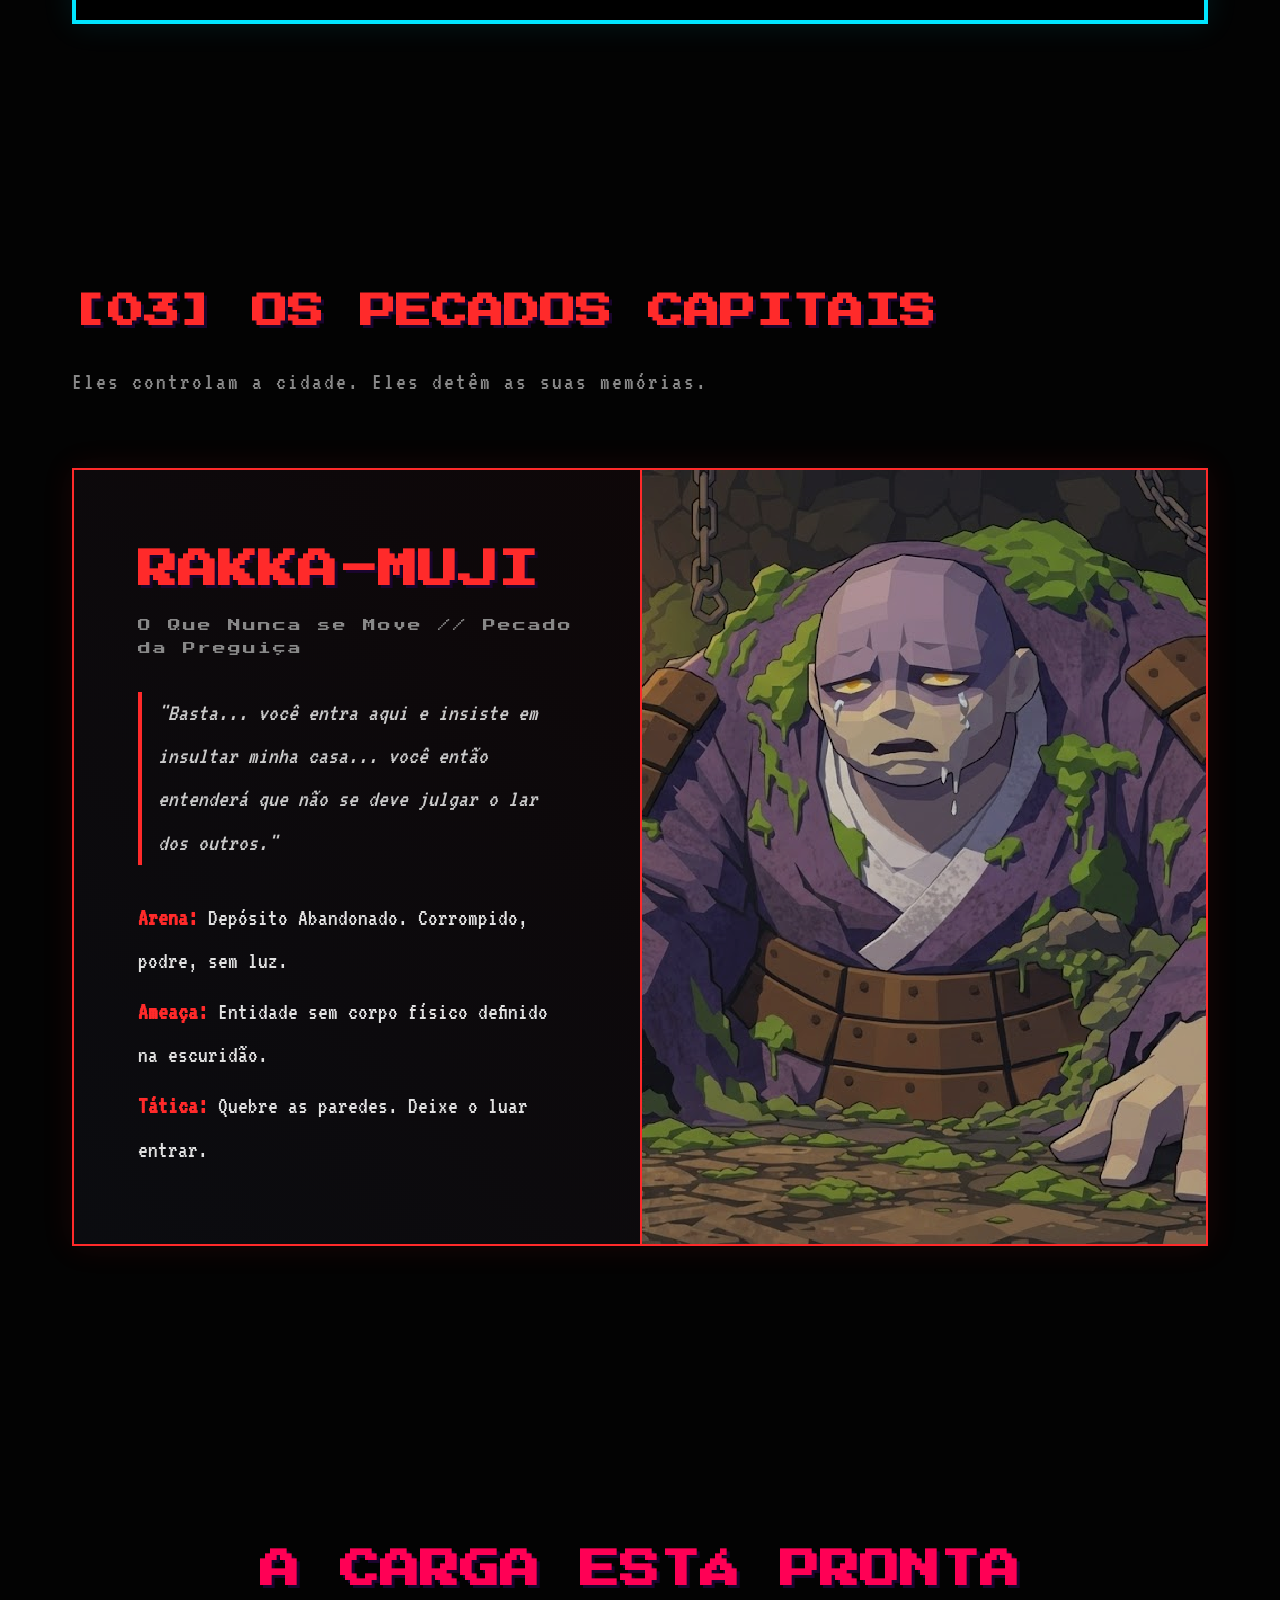
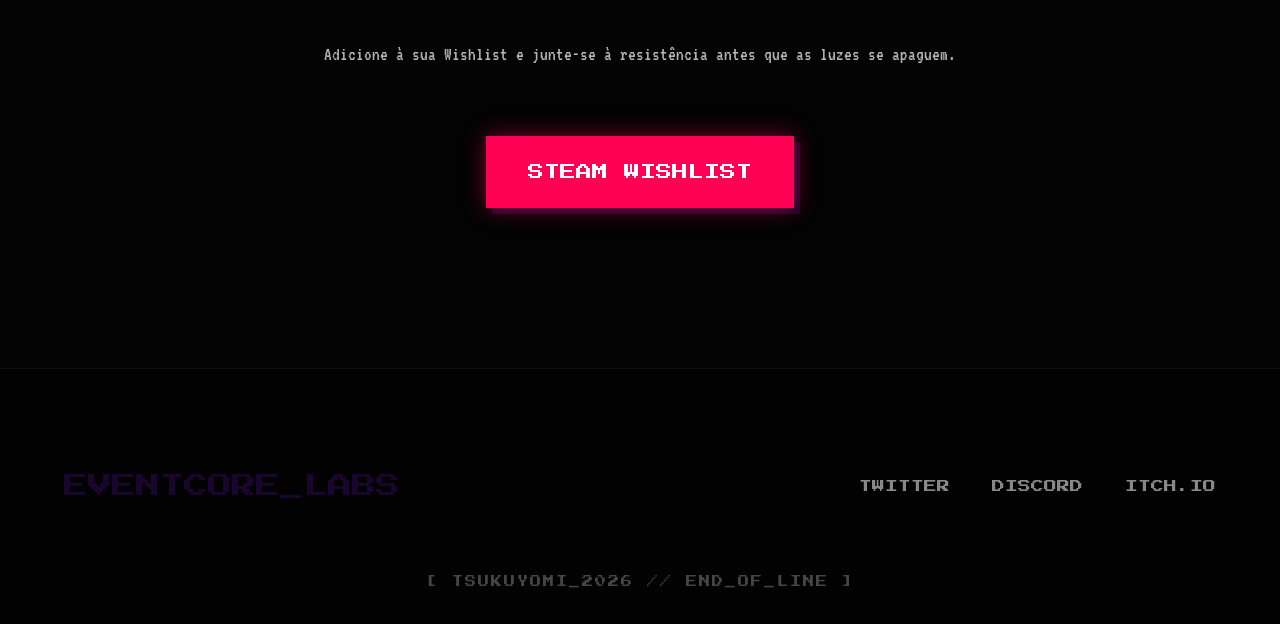
==== commit de780bd5: "Add files via upload" ====
--- a/index.html
+++ b/index.html
@@ -83,10 +83,8 @@
             </div>
         </div>
         <div class="gameplay-gif-container window-entry" style="margin-top: 4rem; text-align: center;">
-            <div class="placeholder-art"
-                style="width:100%; aspect-ratio: 16/9; border: 4px solid var(--neon-cyan); box-shadow: 0 0 30px rgba(0,229,255,0.1); display: flex; align-items: center; justify-content: center; background: #000;">
-                <p style="background: rgba(0,0,0,0.8); padding: 1rem;">[ SINAL_PERDIDO // PREVIEW_GLITCH_FLOW ]</p>
-            </div>
+            <video src="video/teaserfinal.mp4" autoplay loop muted playsinline
+                style="width:100%; aspect-ratio: 16/9; border: 4px solid var(--neon-cyan); box-shadow: 0 0 30px rgba(0,229,255,0.1); display: block; background: #000; object-fit: cover;"></video>
         </div>
     </section>
 
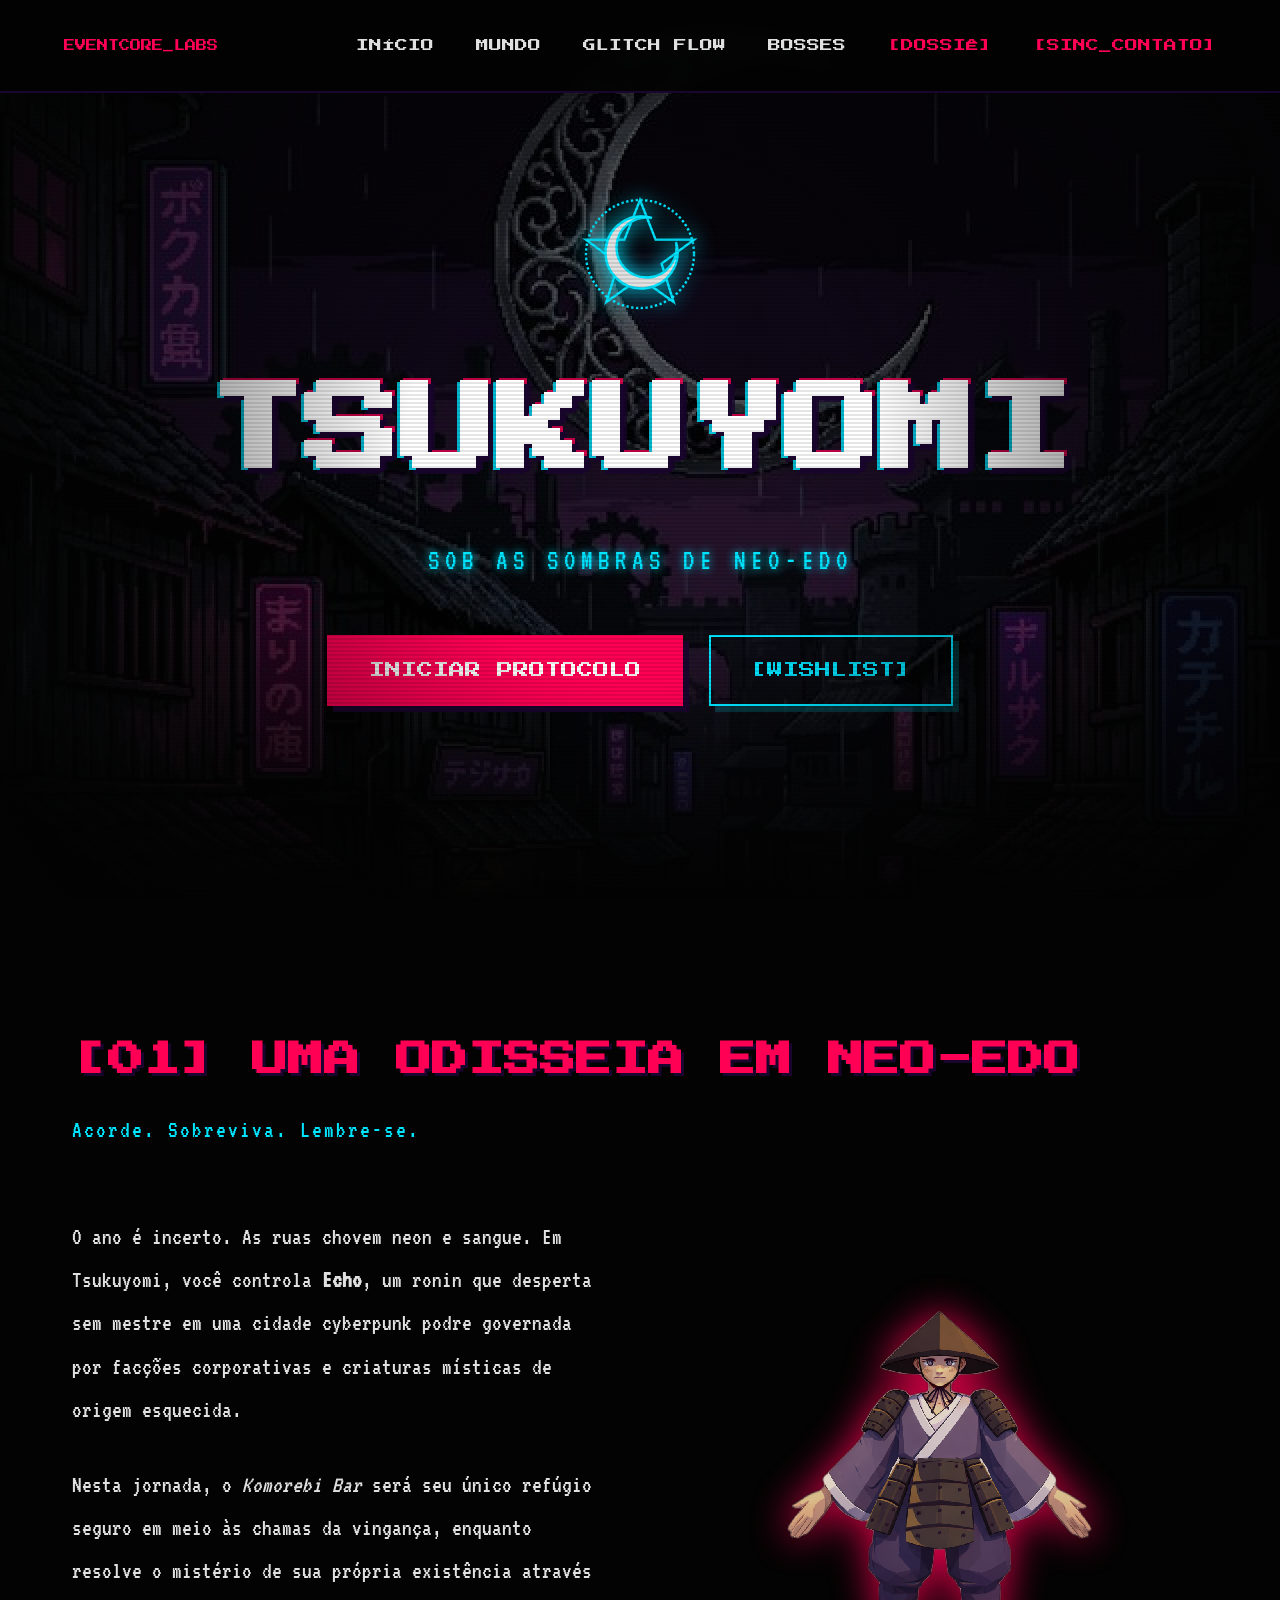
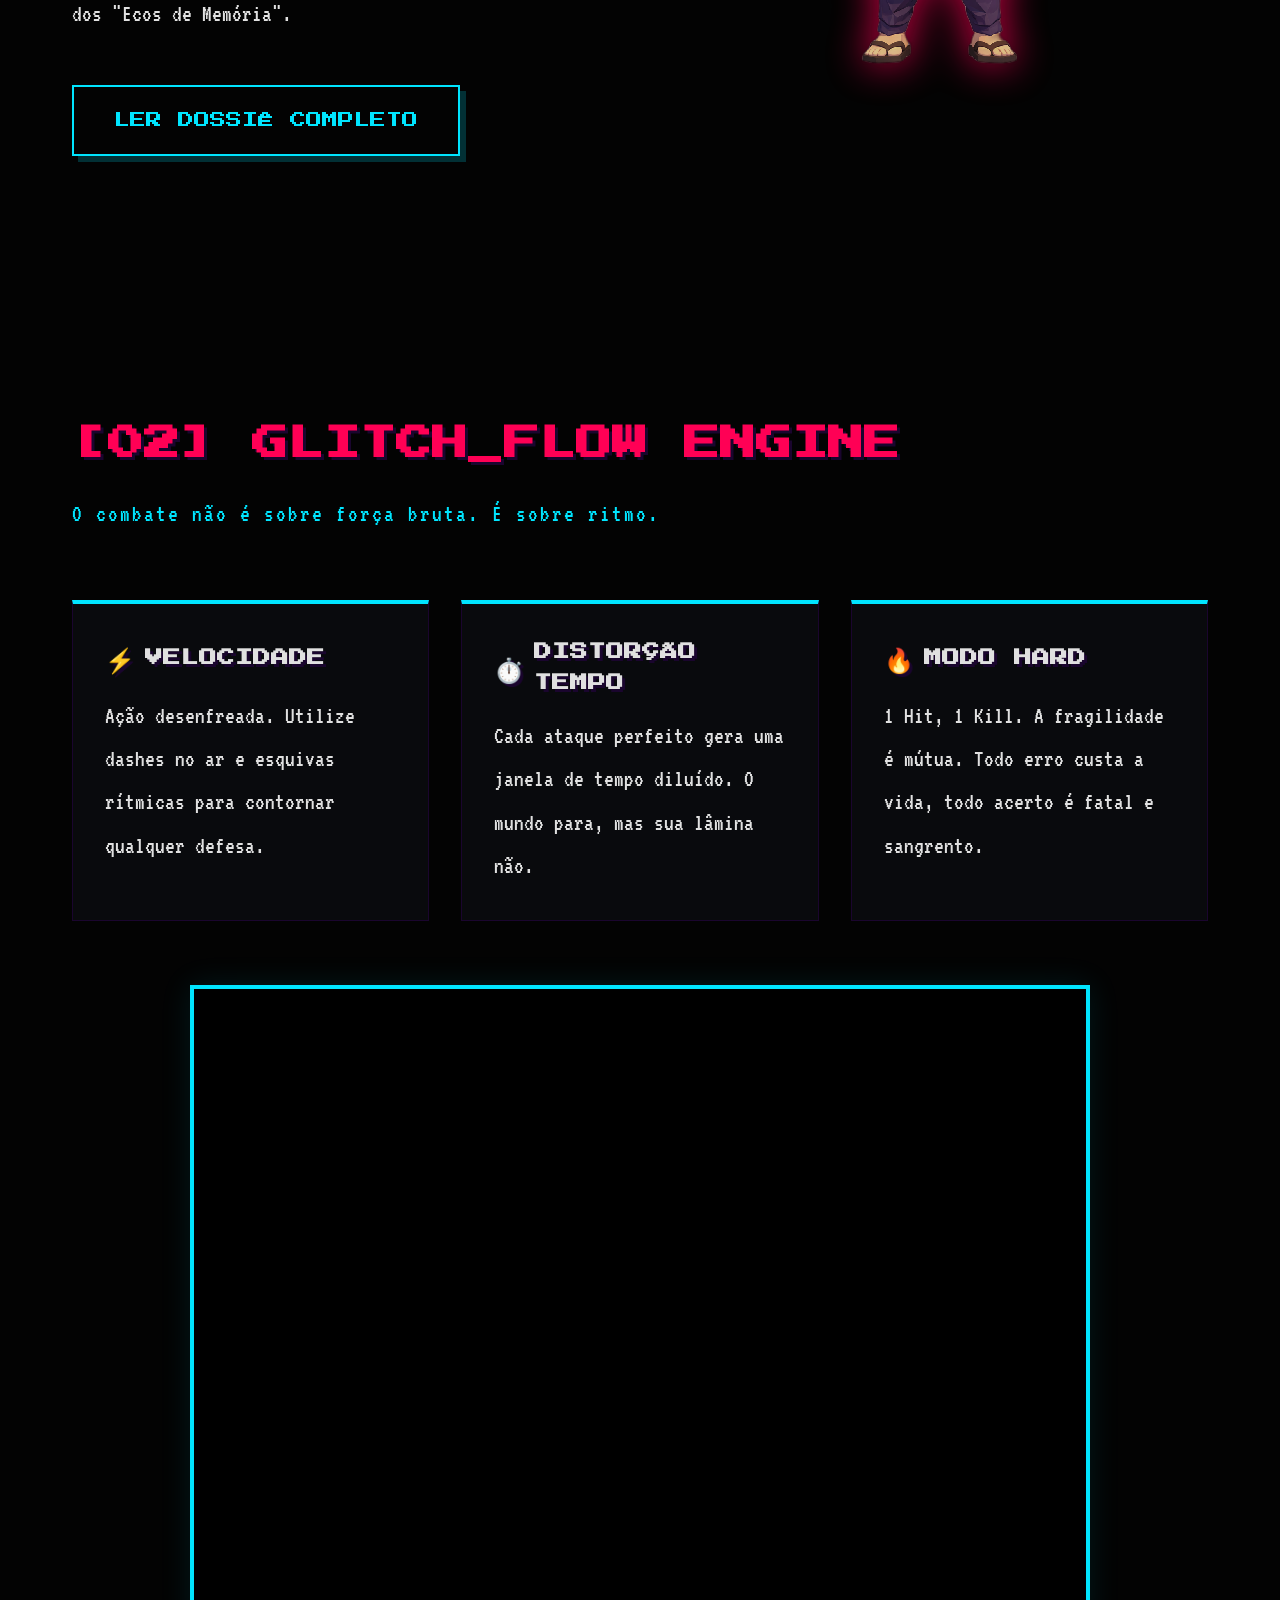
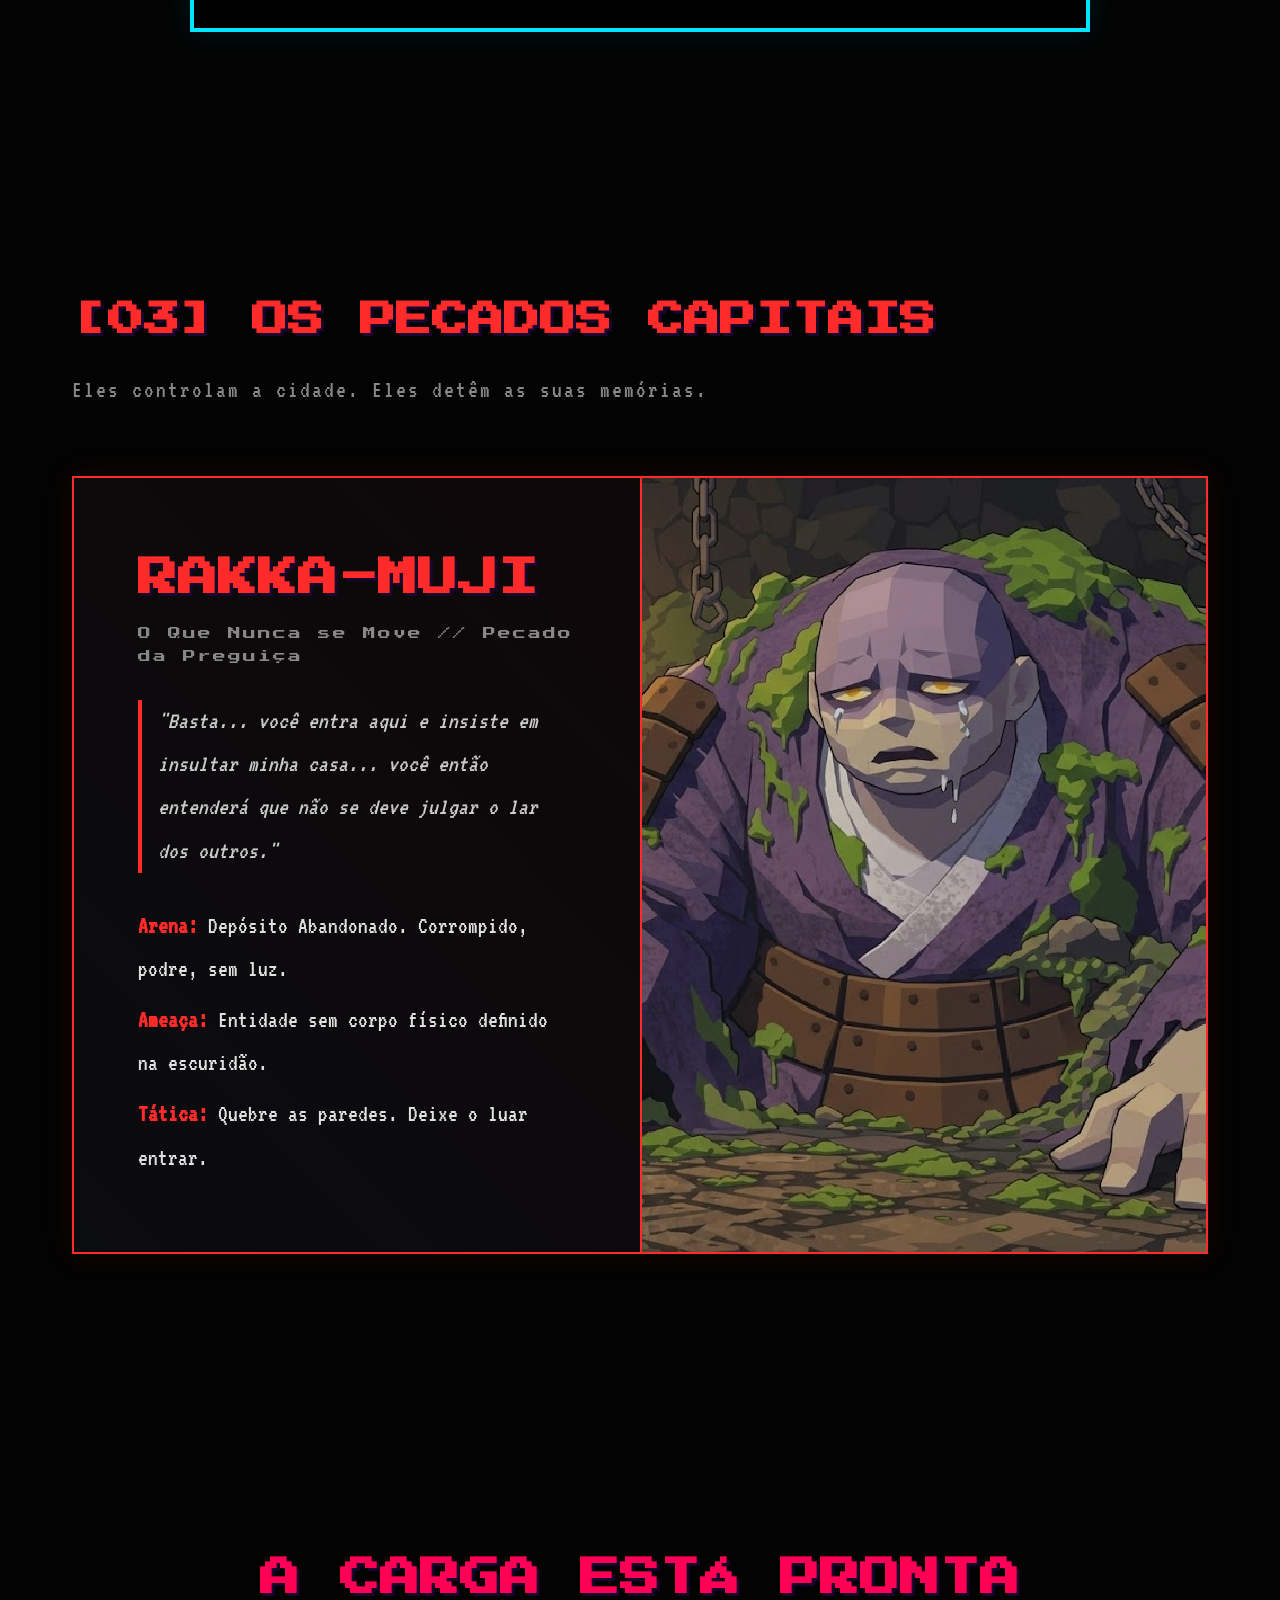
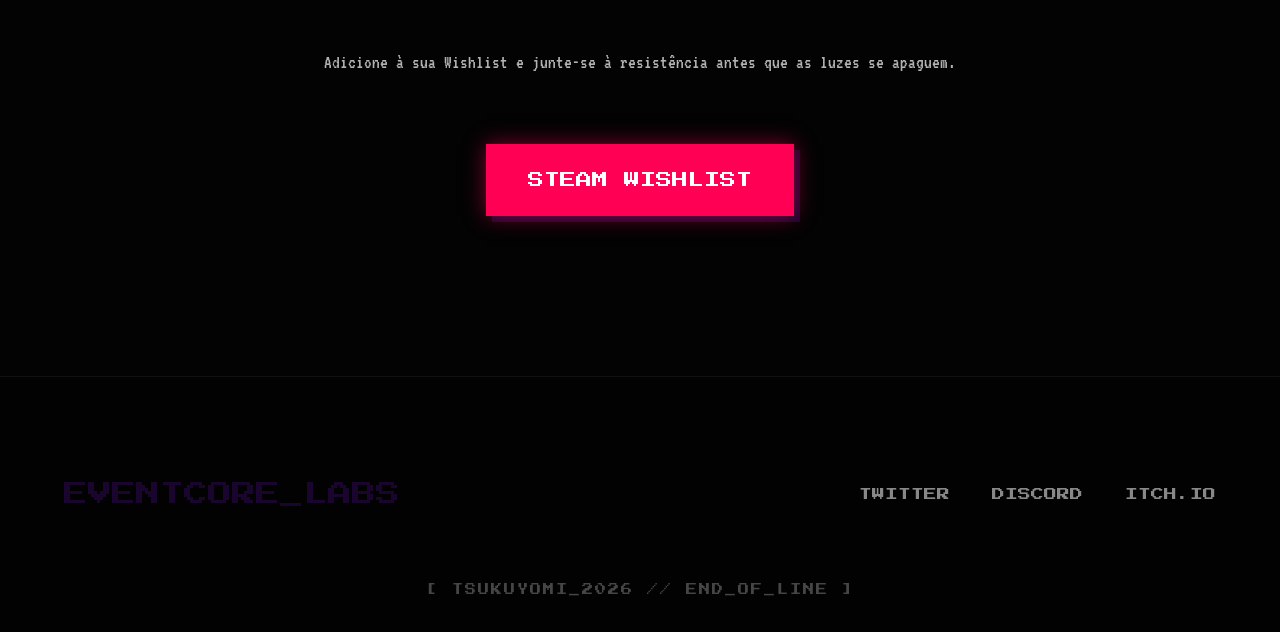
==== commit 6471edb2: "Add files via upload" ====
--- a/index.html
+++ b/index.html
@@ -82,9 +82,8 @@
                 <p>1 Hit, 1 Kill. A fragilidade é mútua. Todo erro custa a vida, todo acerto é fatal e sangrento.</p>
             </div>
         </div>
-        <div class="gameplay-gif-container window-entry" style="margin-top: 4rem; text-align: center;">
-            <video src="video/teaserfinal.mp4" autoplay loop muted playsinline
-                style="width:100%; aspect-ratio: 16/9; border: 4px solid var(--neon-cyan); box-shadow: 0 0 30px rgba(0,229,255,0.1); display: block; background: #000; object-fit: cover;"></video>
+        <div class="gameplay-gif-container window-entry" style="margin: 4rem auto 0 auto; position: relative; width: 100%; max-width: 900px; padding-bottom: 56.25%; border: 4px solid var(--neon-cyan); box-shadow: 0 0 30px rgba(0,229,255,0.1); background: #000; overflow: hidden;">
+            <iframe style="position: absolute; top: 0; left: 0; width: 100%; height: 100%; border: 0;" src="https://www.youtube.com/embed/LCnZxmNCo80?autoplay=1&mute=1&loop=1&playlist=LCnZxmNCo80" title="YouTube video player" allow="accelerometer; autoplay; clipboard-write; encrypted-media; gyroscope; picture-in-picture; web-share" allowfullscreen></iframe>
         </div>
     </section>
 
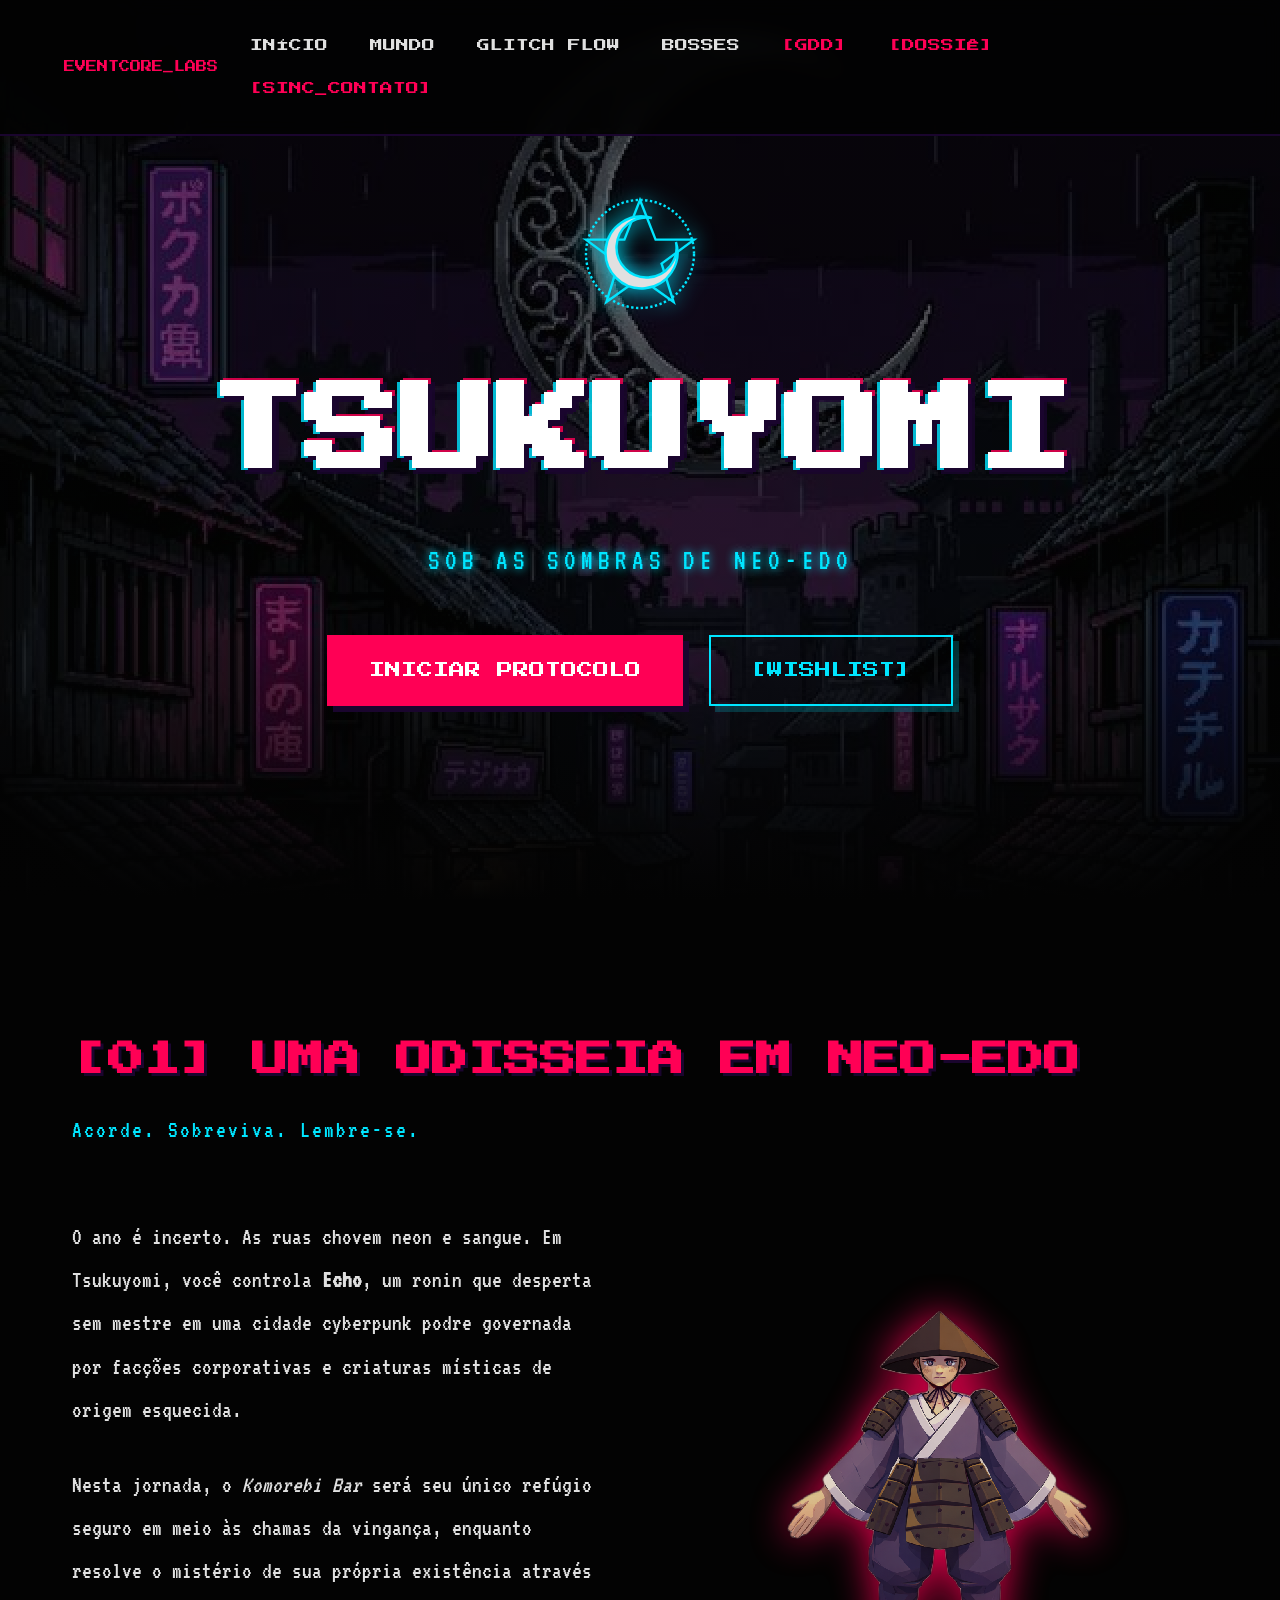
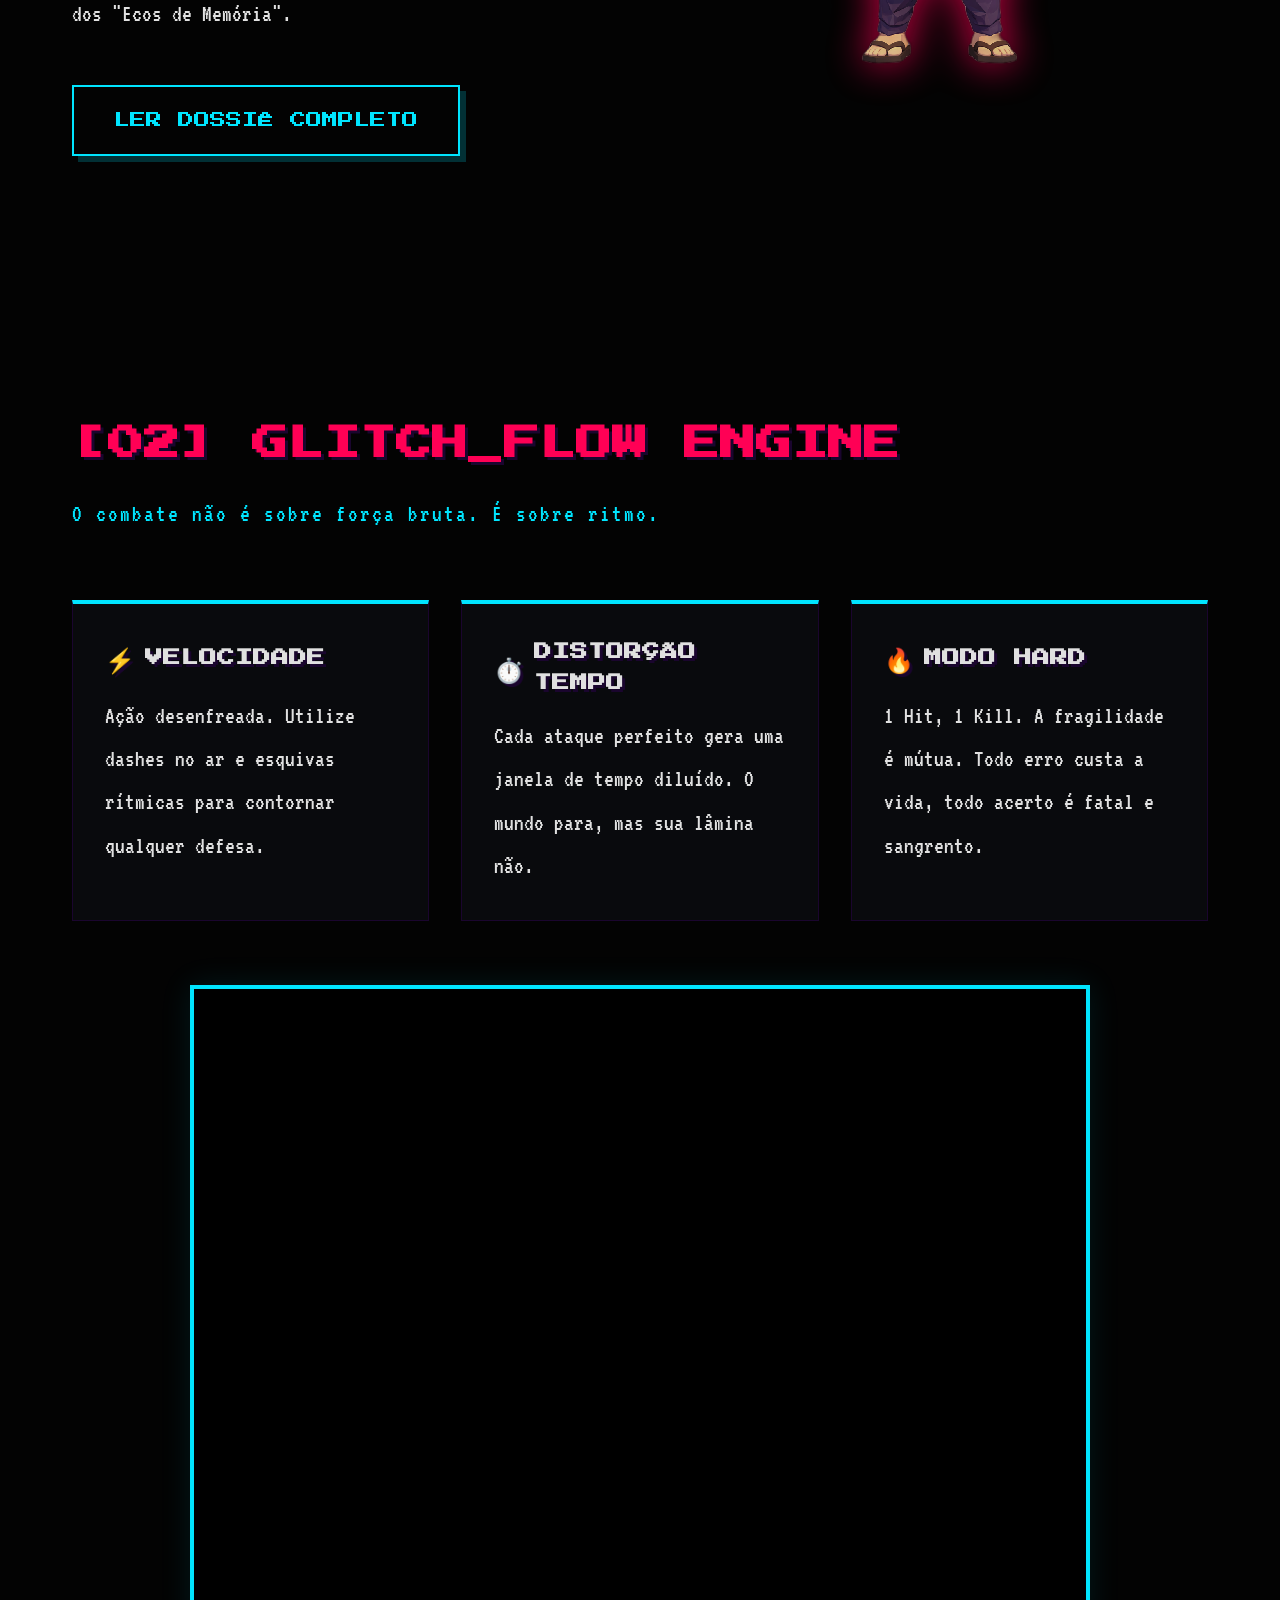
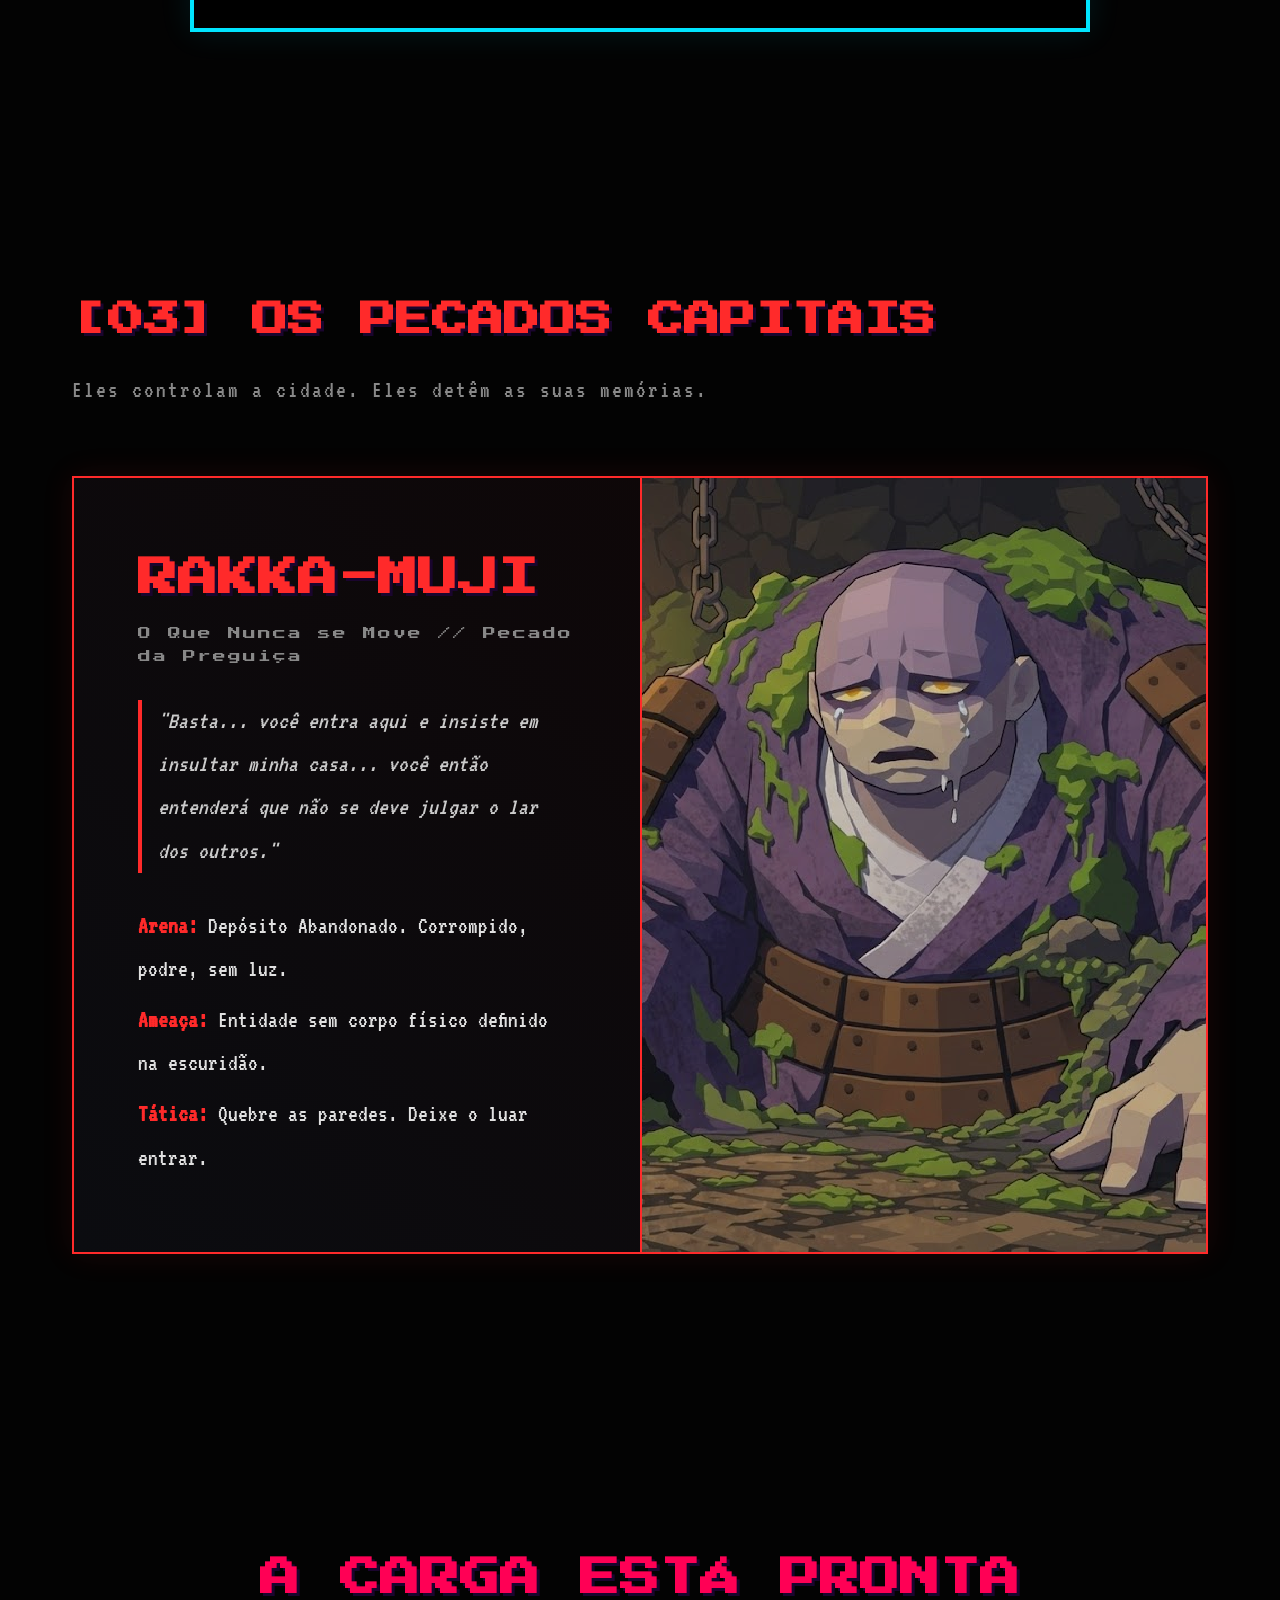
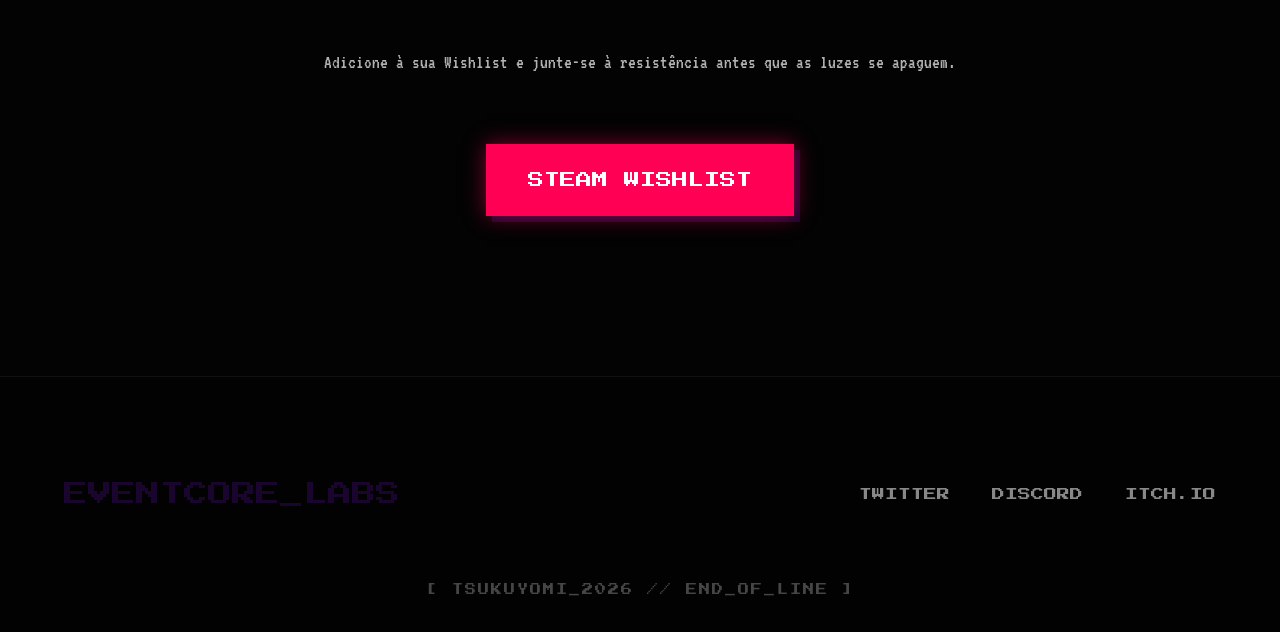
==== commit 9585db7b: "Add files via upload" ====
--- a/index.html
+++ b/index.html
@@ -20,6 +20,7 @@
             <a href="#mundo">MUNDO</a>
             <a href="#glitch-flow">GLITCH FLOW</a>
             <a href="#pecados">BOSSES</a>
+            <a href="gdd.html" class="nav-external">[GDD]</a>
             <a href="about.html" class="nav-external">[DOSSIÊ]</a>
             <a href="contact.html" class="nav-external">[SINC_CONTATO]</a>
         </div>
@@ -83,7 +84,7 @@
             </div>
         </div>
         <div class="gameplay-gif-container window-entry" style="margin: 4rem auto 0 auto; position: relative; width: 100%; max-width: 900px; padding-bottom: 56.25%; border: 4px solid var(--neon-cyan); box-shadow: 0 0 30px rgba(0,229,255,0.1); background: #000; overflow: hidden;">
-            <iframe style="position: absolute; top: 0; left: 0; width: 100%; height: 100%; border: 0;" src="https://www.youtube.com/embed/LCnZxmNCo80?autoplay=1&mute=1&loop=1&playlist=LCnZxmNCo80" title="YouTube video player" allow="accelerometer; autoplay; clipboard-write; encrypted-media; gyroscope; picture-in-picture; web-share" allowfullscreen></iframe>
+            <iframe style="position: absolute; top: 0; left: 0; width: 100%; height: 100%; border: 0;" src="https://drive.google.com/file/d/1O7IidIsjLpWux1xCohPgjknWZYt8tnD_/preview" title="Tsukuyomi Gameplay" allow="accelerometer; autoplay; clipboard-write; encrypted-media; gyroscope; picture-in-picture; web-share" allowfullscreen></iframe>
         </div>
     </section>
 
--- a/style.css
+++ b/style.css
@@ -35,22 +35,11 @@
     overflow-x: hidden;
     line-height: 1.8;
     position: relative;
-}
-
-/* Rain & CRT Overlay */
-body::before {
-    content: "";
-    position: fixed;
-    top: 0;
-    left: 0;
-    width: 100vw;
-    height: 100vh;
-    background:
-        radial-gradient(circle at center, transparent 30%, rgba(3, 3, 3, 0.9) 100%),
-        repeating-linear-gradient(rgba(0, 0, 0, 0) 0, rgba(0, 0, 0, 0) 2px, rgba(0, 0, 0, 0.1) 2px, rgba(0, 0, 0, 0.1) 4px);
-    pointer-events: none;
-    z-index: 9999;
-}
+    width: 100%;
+    min-height: 100vh;
+}
+
+/* CRT Overlay completely removed by user request */
 
 /* Custom Scrollbar */
 ::-webkit-scrollbar {
@@ -140,6 +129,7 @@
     max-width: 1200px;
     margin: 0 auto;
     padding: var(--section-padding) 2rem;
+    overflow: hidden; /* Prevent horizontal scroll on small screens */
 }
 
 /* Headings */
@@ -573,28 +563,127 @@
 }
 
 /* Responsive */
+@media (max-width: 1100px) {
+    .container { padding: 6rem 2rem; }
+    .lore-grid { gap: 2rem; }
+}
+
 @media (max-width: 900px) {
+    :root {
+        --section-padding: 4rem;
+    }
+
+    body { font-size: 1.2rem; }
+
+    .main-nav {
+        padding: 1rem 2rem;
+        flex-direction: column;
+        gap: 1rem;
+        position: relative;
+    }
+
+    .nav-links {
+        display: flex;
+        flex-wrap: wrap;
+        justify-content: center;
+        gap: 0.5rem;
+    }
+
+    .nav-links a {
+        margin: 0 0.5rem;
+        font-size: 0.7rem;
+    }
+
+    .hero-full {
+        height: auto;
+        min-height: 80vh;
+        padding: 6rem 1rem;
+    }
+
+    .glitch-text {
+        font-size: 3rem;
+        margin-top: 2rem;
+    }
 
     .lore-grid,
+    .mechanics-grid,
+    .grid-cards,
+    .creator-block-grid {
+        grid-template-columns: 1fr;
+    }
+
     .boss-showcase {
         grid-template-columns: 1fr;
     }
 
-    .mechanics-grid {
-        grid-template-columns: repeat(auto-fit, minmax(250px, 1fr));
-    }
-
-    .nav-links {
-        display: none;
-        /* simple mobile hide for now */
-    }
-
-    h1.glitch-text {
-        font-size: 2.5rem;
+    .boss-art {
+        border-left: none;
+        border-top: 2px solid var(--blood-red);
+        min-height: 300px;
+        order: -1;
+    }
+
+    .boss-info {
+        padding: 2rem;
+    }
+
+    .creator-block {
+        grid-template-columns: 1fr;
+        text-align: center;
+    }
+
+    .photo-placeholder {
+        width: 120px;
+        margin: 0 auto;
+    }
+
+    .footer-grid {
+        flex-direction: column;
+        gap: 2rem;
+        text-align: center;
+    }
+
+    .footer-links a {
+        margin: 0 1rem;
+    }
+}
+
+@media (max-width: 600px) {
+    .glitch-text {
+        font-size: 2.2rem;
+    }
+
+    .subtitle {
+        font-size: 1.2rem;
+        letter-spacing: 2px;
     }
 
     .pixel-btn {
-        padding: 1rem 1.5rem;
-        font-size: 0.8rem;
+        width: 100%;
+        margin-left: 0 !important;
+        margin-bottom: 1rem;
+        text-align: center;
+    }
+
+    .main-nav {
+        padding: 1rem;
+    }
+
+    .nav-links a {
+        width: 45%;
+        text-align: center;
+        padding: 0.5rem;
+        border: 1px solid var(--deep-purple);
+    }
+
+    /* GDD page adjustments */
+    section.container div.window-entry {
+        padding: 2rem 1rem !important;
+    }
+
+    img[alt="QR Code GDD"] {
+        width: 100% !important;
+        max-width: 200px;
+        height: auto !important;
     }
 }
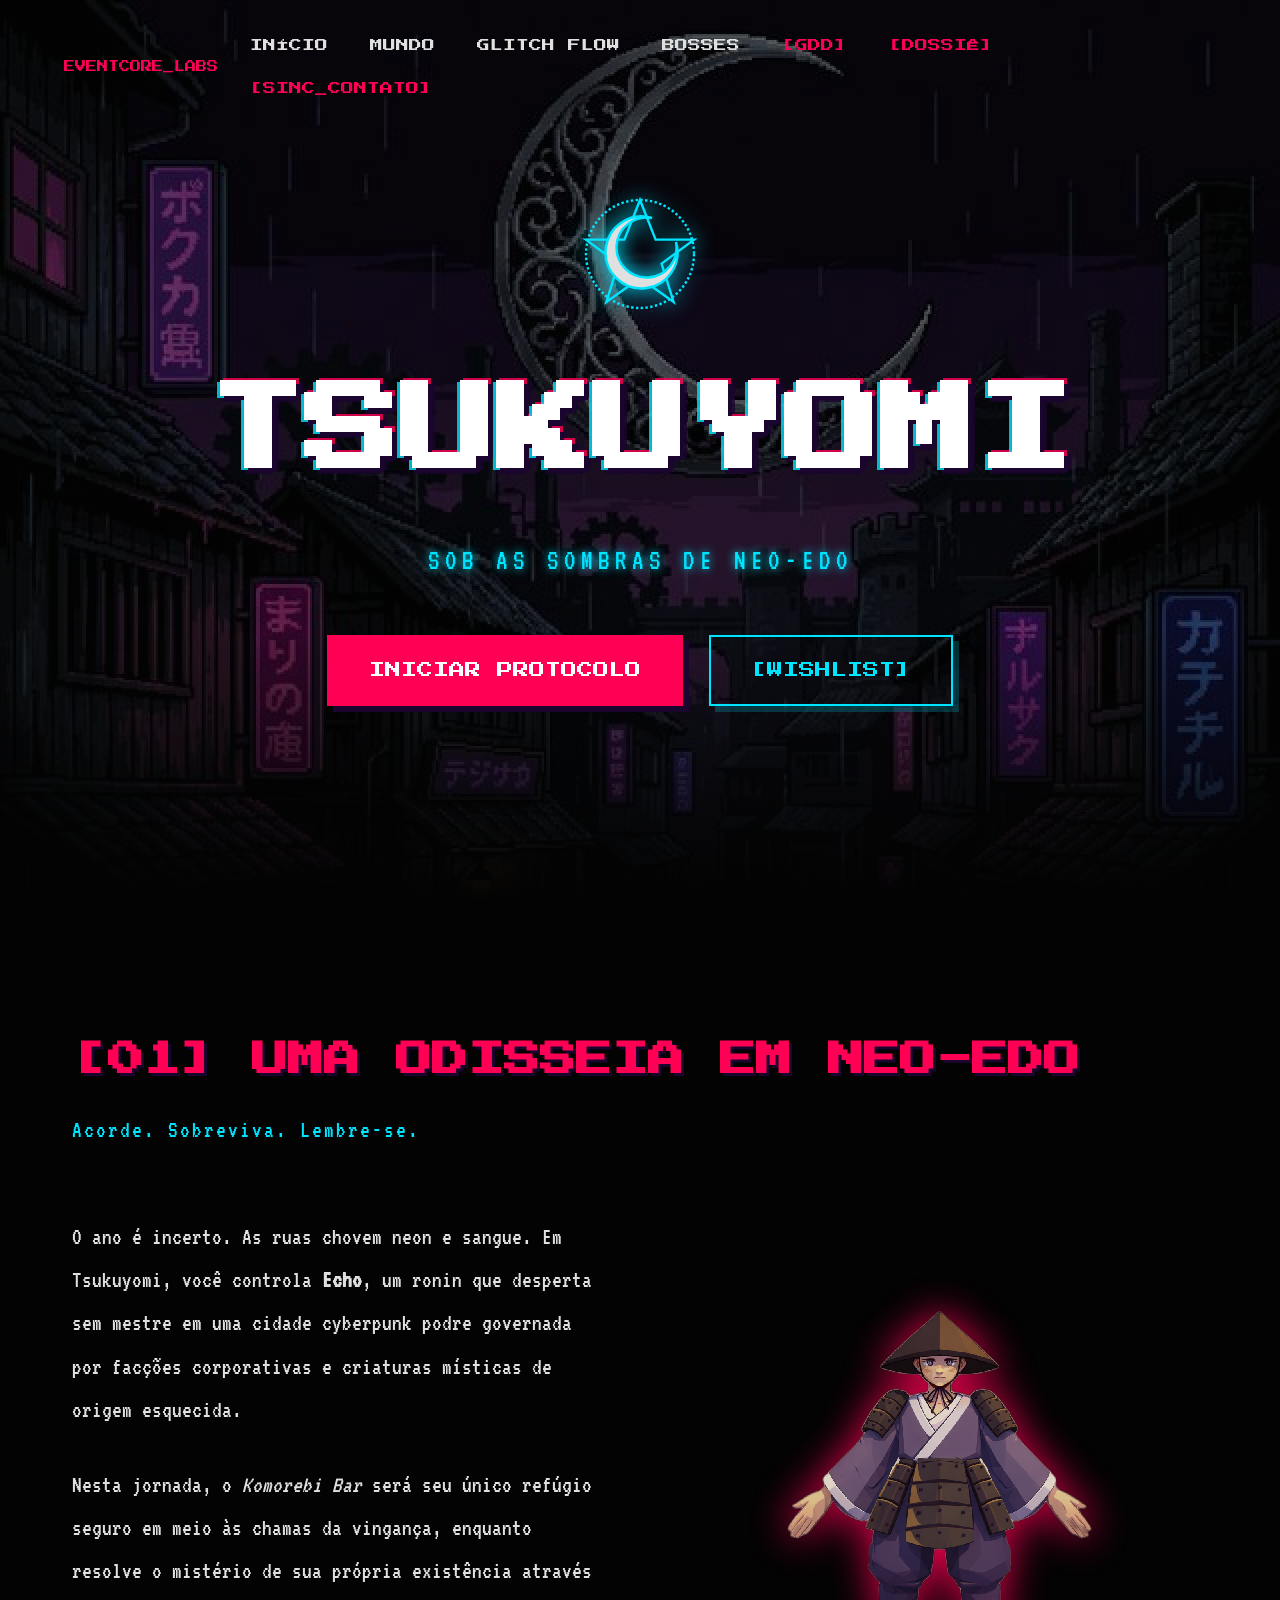
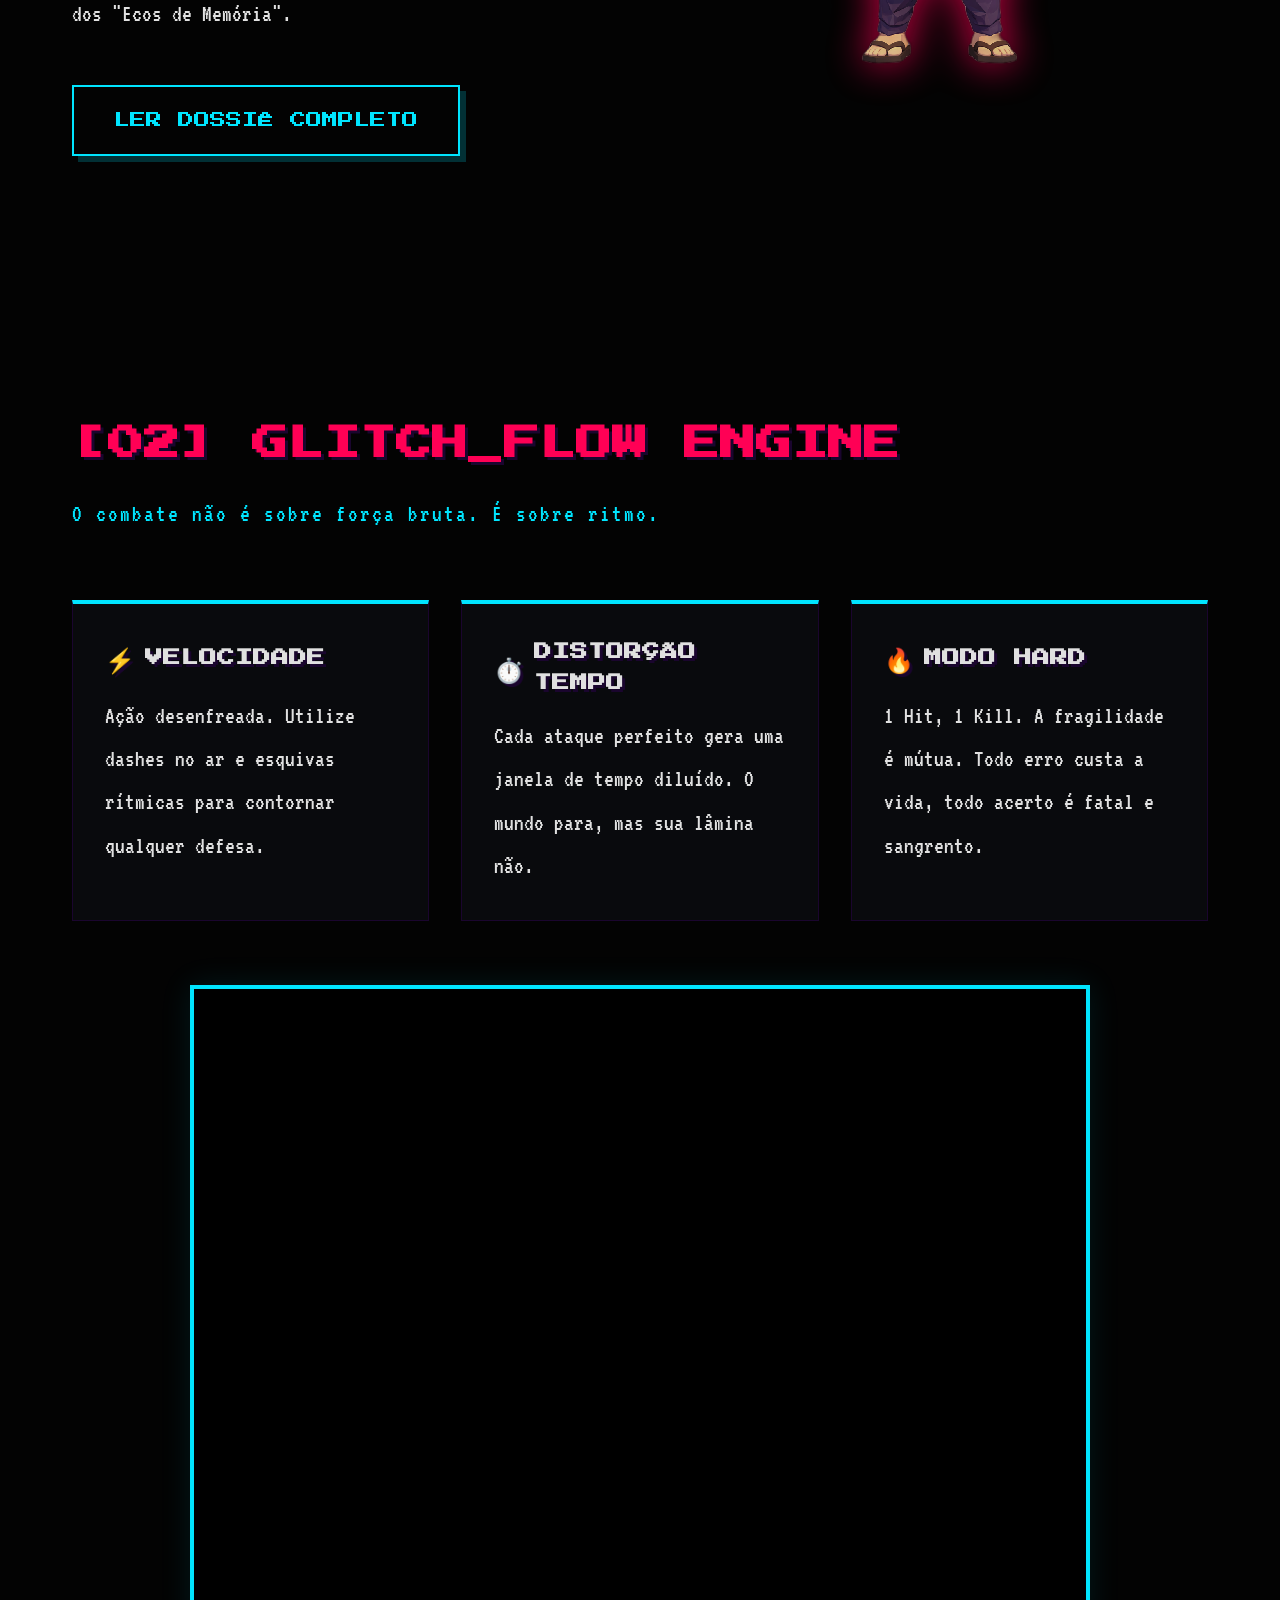
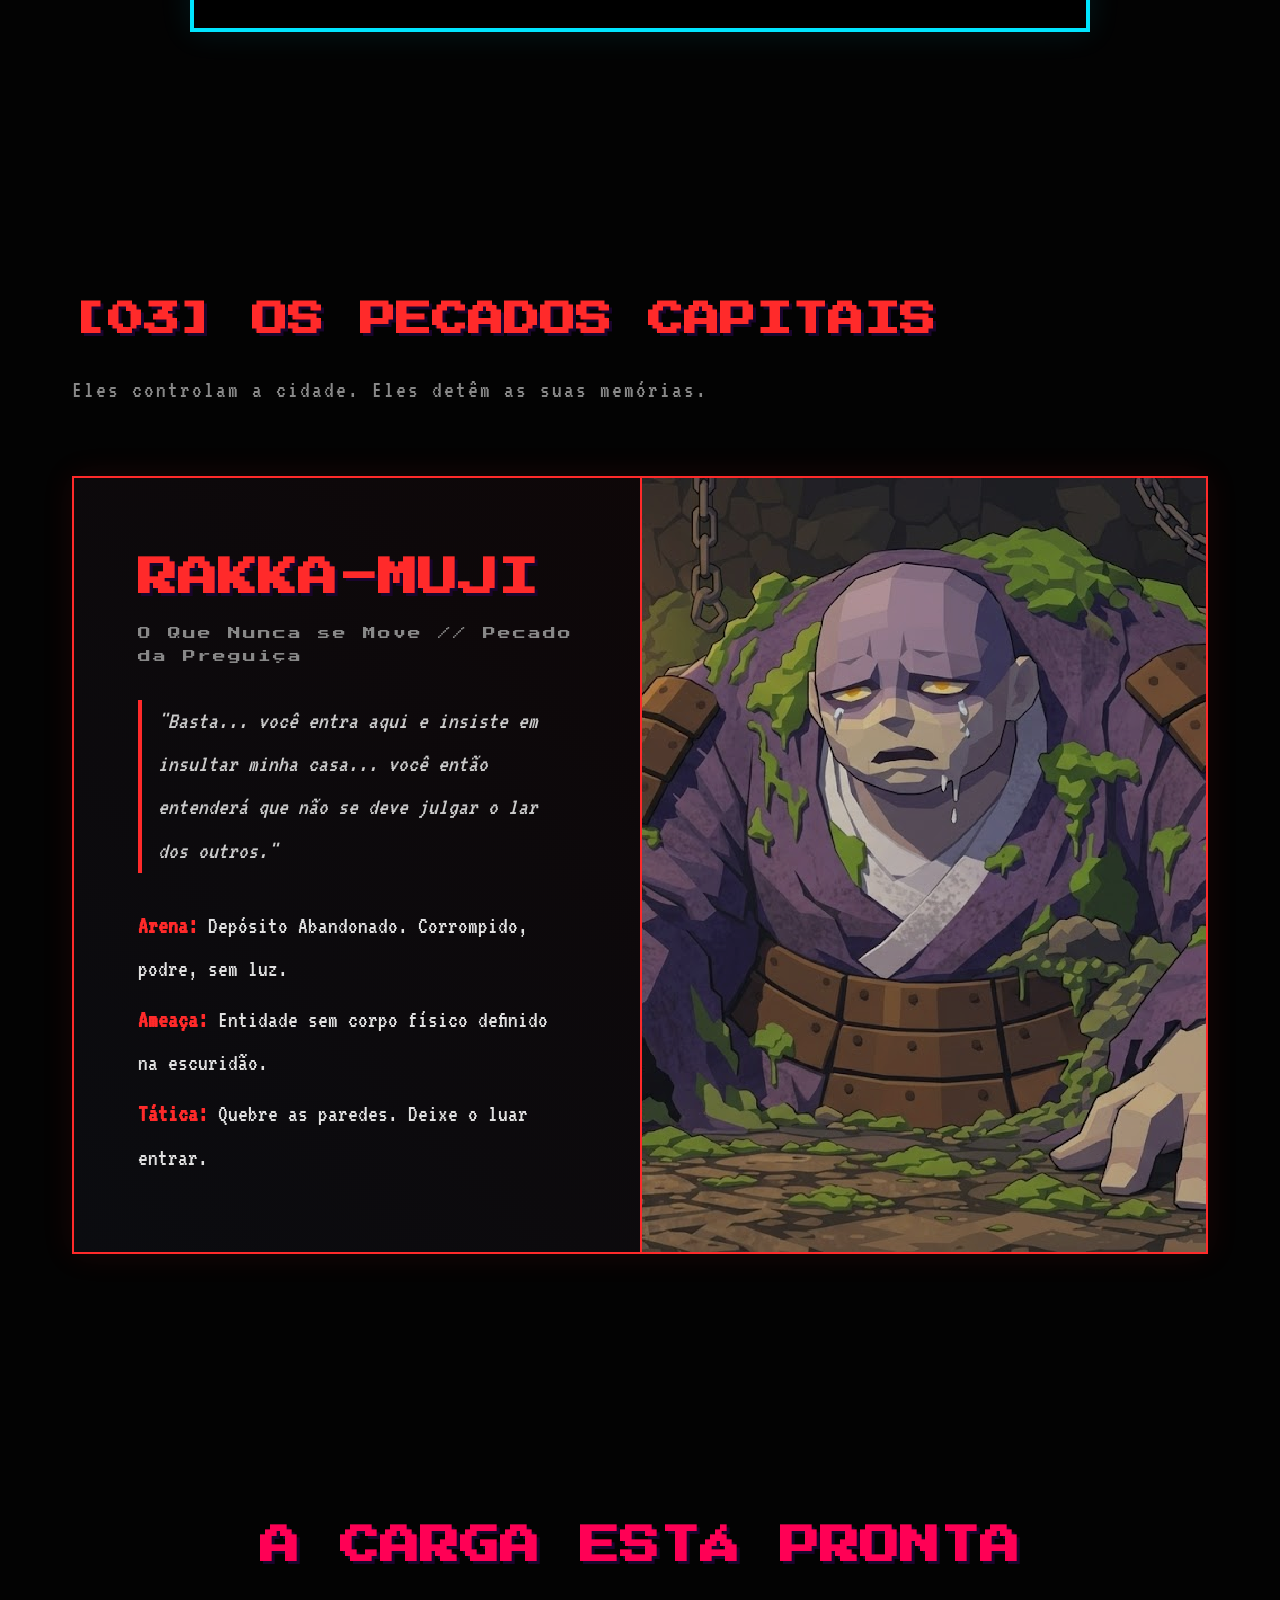
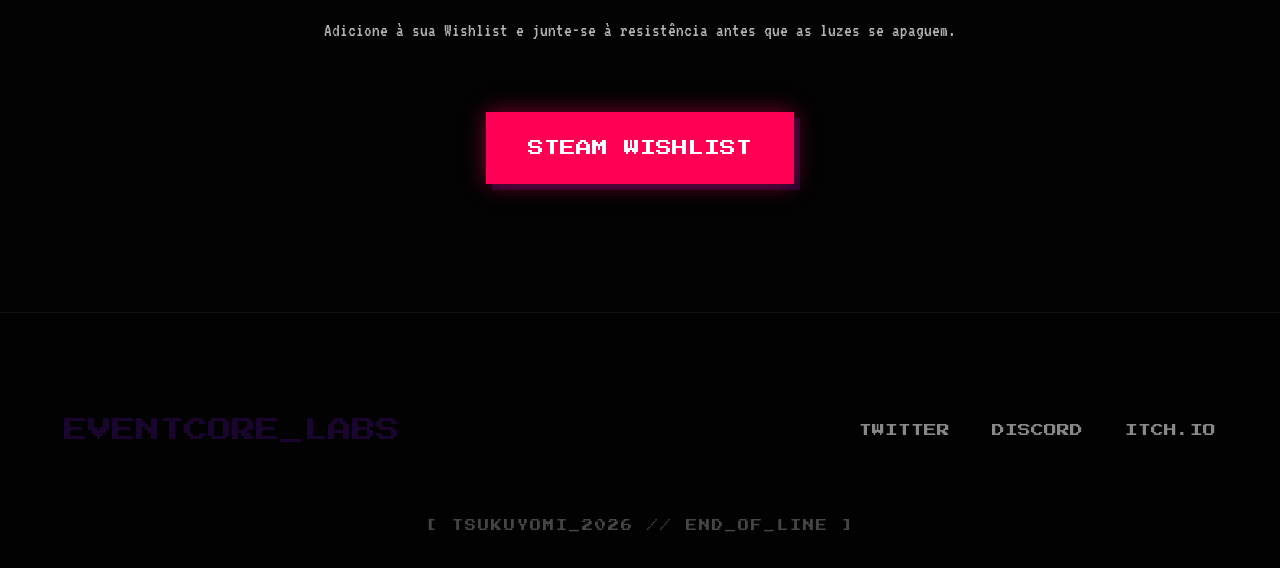
==== commit b35da4b6: "Add files via upload" ====
--- a/index.html
+++ b/index.html
@@ -15,6 +15,14 @@
         <div class="logo-small"
             style="font-family: var(--font-heading); font-size: 0.7rem; color: var(--neon-magenta);">EVENTCORE_LABS
         </div>
+
+        <input type="checkbox" id="menu-toggle" class="menu-toggle">
+        <label for="menu-toggle" class="hamburger">
+            <span></span>
+            <span></span>
+            <span></span>
+        </label>
+
         <div class="nav-links">
             <a href="#hero">INÍCIO</a>
             <a href="#mundo">MUNDO</a>
@@ -117,9 +125,9 @@
         </div>
     </section>
 
-    <section class="container" style="text-align: center; padding: 10rem 0;">
-        <h2 class="window-entry" style="font-size: 2.5rem; margin-bottom: 2rem;">A CARGA ESTÁ PRONTA</h2>
-        <p class="window-entry" style="margin-bottom: 4rem; opacity: 0.8; font-size: 1.2rem;">Adicione à sua Wishlist e
+    <section class="container" style="text-align: center;">
+        <h2 class="window-entry" style="font-size: clamp(1.8rem, 6vw, 2.5rem); margin-bottom: 2rem;">A CARGA ESTÁ PRONTA</h2>
+        <p class="window-entry" style="margin-bottom: 4rem; opacity: 0.8; font-size: clamp(1rem, 3vw, 1.2rem);">Adicione à sua Wishlist e
             junte-se à resistência antes que as luzes se apaguem.</p>
         <a href="#" class="pixel-btn window-entry cta-glow">STEAM WISHLIST</a>
     </section>
--- a/style.css
+++ b/style.css
@@ -101,9 +101,36 @@
     justify-content: space-between;
     align-items: center;
     z-index: 10000;
-    background: rgba(3, 3, 3, 0.9);
-    backdrop-filter: blur(10px);
+    background: transparent; /* Initially transparent */
+    backdrop-filter: blur(0px);
+    border-bottom: 2px solid transparent;
+    transition: all 0.4s cubic-bezier(0.4, 0, 0.2, 1);
+}
+
+.main-nav.scrolled {
+    background: rgba(3, 3, 3, 0.85);
+    backdrop-filter: blur(15px);
     border-bottom: 2px solid var(--deep-purple);
+    padding: 1rem 4rem;
+}
+
+.menu-toggle {
+    display: none;
+}
+
+.hamburger {
+    display: none;
+    cursor: pointer;
+    z-index: 10001;
+}
+
+.hamburger span {
+    display: block;
+    width: 25px;
+    height: 2px;
+    margin: 5px;
+    background: var(--neon-magenta);
+    transition: 0.3s;
 }
 
 .nav-links a {
@@ -129,10 +156,8 @@
     max-width: 1200px;
     margin: 0 auto;
     padding: var(--section-padding) 2rem;
-    overflow: hidden; /* Prevent horizontal scroll on small screens */
-}
-
-/* Headings */
+}
+
 h1,
 h2,
 h3,
@@ -142,11 +167,12 @@
     color: var(--neon-magenta);
     text-shadow: 3px 3px var(--deep-purple);
     word-wrap: break-word;
+    overflow-wrap: break-word;
 }
 
 .section-desc {
     color: var(--neon-cyan);
-    font-size: 1.5rem;
+    font-size: clamp(1rem, 4vw, 1.5rem);
     margin-top: 1rem;
     margin-bottom: 4rem;
     letter-spacing: 2px;
@@ -576,33 +602,110 @@
     body { font-size: 1.2rem; }
 
     .main-nav {
-        padding: 1rem 2rem;
+        background: none !important;
+        border: none !important;
+        backdrop-filter: none !important;
+        pointer-events: none; /* Let clicks pass through to the hero */
+        padding: 0 !important;
+    }
+
+    .logo-small {
+        display: none !important;
+    }
+
+    /* Floating 3-dot Button - ULTRA VISIBLE */
+    .hamburger {
+        display: flex !important;
+        pointer-events: auto;
         flex-direction: column;
-        gap: 1rem;
-        position: relative;
+        justify-content: center;
+        align-items: center;
+        gap: 6px;
+        position: fixed;
+        top: 25px;
+        right: 25px;
+        width: 50px;
+        height: 50px;
+        background: rgba(255, 0, 85, 0.3); /* More opaque */
+        backdrop-filter: blur(10px);
+        border: 2px solid var(--neon-magenta); /* Thicker border */
+        border-radius: 50%;
+        z-index: 1000000; /* Max priority */
+        cursor: pointer;
+        box-shadow: 0 0 20px rgba(255, 0, 85, 0.5), inset 0 0 10px rgba(255, 0, 85, 0.3);
+        opacity: 1 !important;
+        visibility: visible !important;
+    }
+
+    .hamburger span {
+        width: 6px; /* Bigger dots */
+        height: 6px;
+        border-radius: 50%;
+        background: var(--text-white); /* White dots for contrast */
+        margin: 0;
+        transition: 0.3s;
+        box-shadow: 0 0 5px var(--neon-magenta);
     }
 
     .nav-links {
+        pointer-events: auto; /* Re-enable clicks for the menu overlay */
+        position: fixed;
+        top: 0;
+        right: -100%;
+        width: 100%;
+        height: 100vh;
+        background: rgba(3, 3, 3, 0.98);
+        backdrop-filter: blur(20px);
         display: flex;
-        flex-wrap: wrap;
+        flex-direction: column;
         justify-content: center;
-        gap: 0.5rem;
+        align-items: center;
+        transition: 0.5s cubic-bezier(0.16, 1, 0.3, 1);
+        z-index: 9999;
+    }
+
+    .menu-toggle:checked ~ .nav-links {
+        right: 0;
+    }
+
+    /* Animation for 3 dots to X */
+    .menu-toggle:checked ~ .hamburger span:nth-child(1) {
+        transform: scale(3) rotate(45deg);
+        width: 12px;
+        height: 2px;
+        border-radius: 0;
+    }
+
+    .menu-toggle:checked ~ .hamburger span:nth-child(2) {
+        opacity: 0;
+    }
+
+    .menu-toggle:checked ~ .hamburger span:nth-child(3) {
+        transform: scale(3) rotate(-45deg) translate(0px, -1px);
+        width: 12px;
+        height: 2px;
+        border-radius: 0;
     }
 
     .nav-links a {
-        margin: 0 0.5rem;
-        font-size: 0.7rem;
+        margin: 1.5rem 0;
+        font-size: 1.2rem;
+        width: 100%;
+        text-align: center;
     }
 
     .hero-full {
         height: auto;
-        min-height: 80vh;
-        padding: 6rem 1rem;
+        min-height: 100vh;
+        padding: 0 1rem;
+        display: flex;
+        flex-direction: column;
+        justify-content: center;
     }
 
     .glitch-text {
-        font-size: 3rem;
-        margin-top: 2rem;
+        font-size: clamp(1.8rem, 10vw, 3rem);
+        margin-top: 0; /* Centered by flex container */
     }
 
     .lore-grid,
@@ -619,22 +722,23 @@
     .boss-art {
         border-left: none;
         border-top: 2px solid var(--blood-red);
-        min-height: 300px;
+        min-height: 250px;
         order: -1;
     }
 
     .boss-info {
-        padding: 2rem;
+        padding: 2rem 1.5rem;
     }
 
     .creator-block {
         grid-template-columns: 1fr;
         text-align: center;
+        padding: 1.5rem;
     }
 
     .photo-placeholder {
-        width: 120px;
-        margin: 0 auto;
+        width: 100px;
+        margin: 0 auto 1rem auto;
     }
 
     .footer-grid {
@@ -644,18 +748,30 @@
     }
 
     .footer-links a {
-        margin: 0 1rem;
+        margin: 0 0.5rem;
     }
 }
 
 @media (max-width: 600px) {
+    :root {
+        --section-padding: 3rem;
+    }
+
     .glitch-text {
-        font-size: 2.2rem;
+        font-size: clamp(1.4rem, 10vw, 2.5rem);
+        letter-spacing: -2px;
+        width: 100%;
+        text-align: center;
+        margin: 0;
     }
 
     .subtitle {
-        font-size: 1.2rem;
-        letter-spacing: 2px;
+        font-size: 0.8rem;
+        letter-spacing: 1px;
+        margin-bottom: 2rem;
+        max-width: 90%;
+        margin-left: auto;
+        margin-right: auto;
     }
 
     .pixel-btn {
@@ -663,17 +779,23 @@
         margin-left: 0 !important;
         margin-bottom: 1rem;
         text-align: center;
+        padding: 1rem;
+        font-size: 0.8rem;
     }
 
     .main-nav {
-        padding: 1rem;
+        padding: 0.8rem 1.5rem;
     }
 
     .nav-links a {
-        width: 45%;
-        text-align: center;
-        padding: 0.5rem;
-        border: 1px solid var(--deep-purple);
+        font-size: 1.1rem;
+        margin: 1rem 0;
+        border: none;
+        width: 100%;
+    }
+
+    .container {
+        padding: var(--section-padding) 1.5rem;
     }
 
     /* GDD page adjustments */
@@ -683,7 +805,7 @@
 
     img[alt="QR Code GDD"] {
         width: 100% !important;
-        max-width: 200px;
+        max-width: 180px;
         height: auto !important;
     }
 }
